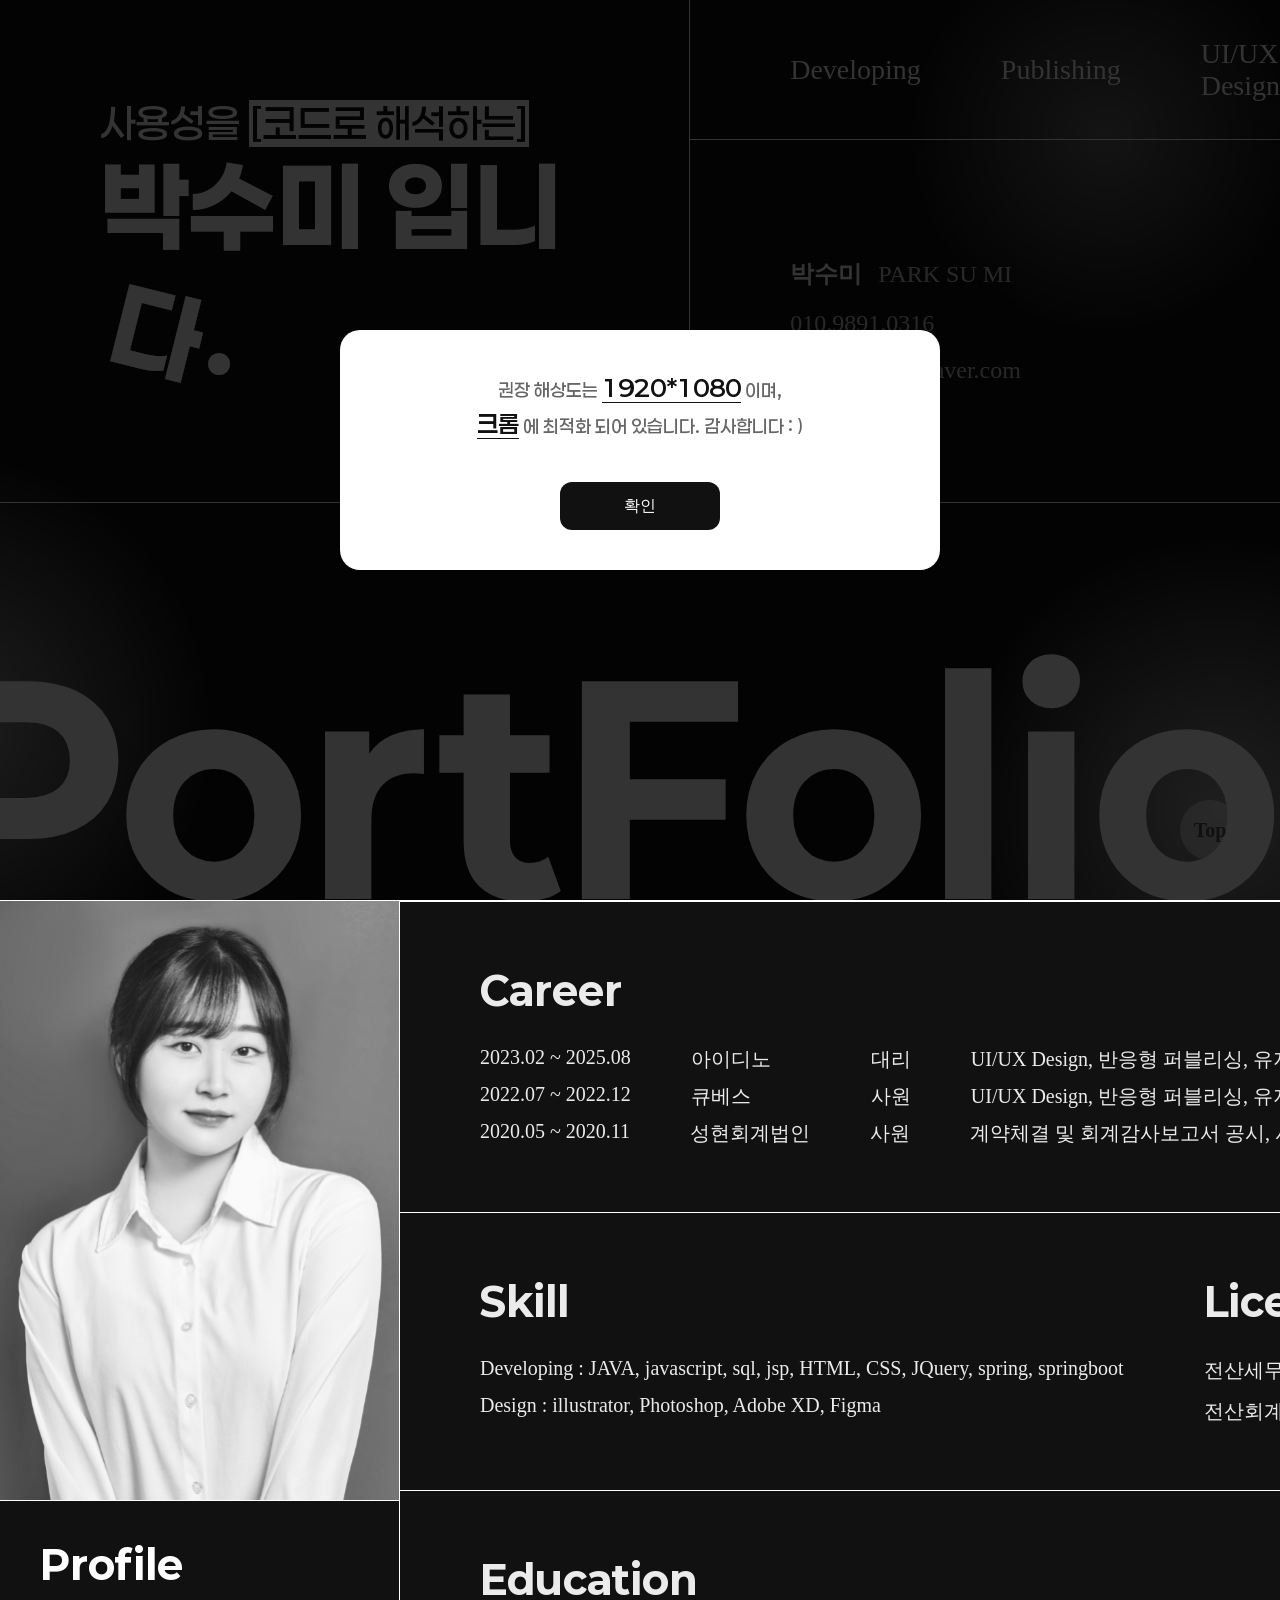
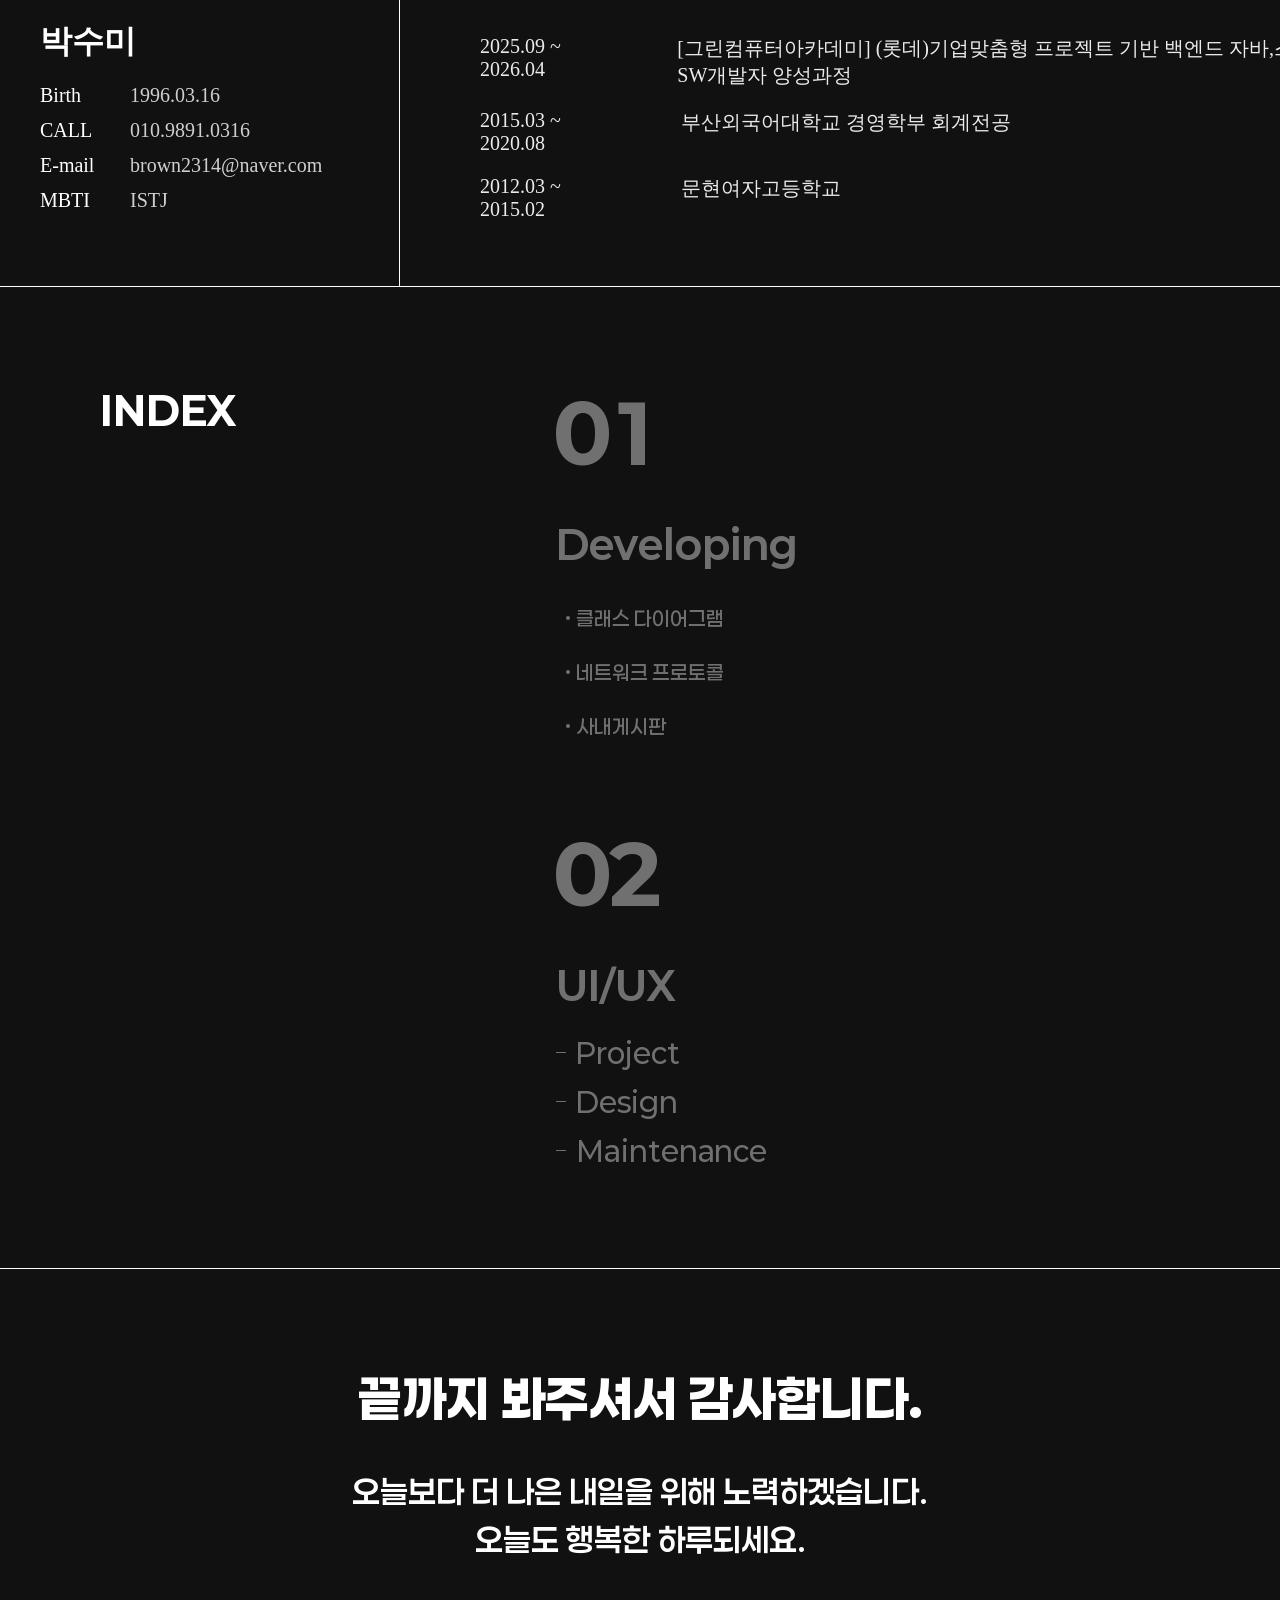
==== index.html @ fa42ebe5 "Update index.html" ====
<!doctype html>
<html lang="ko">
  <head>
    <meta charset="UTF-8" />
    <meta name="viewport" content="width=device-width, initial-scale=1.0" />

    <link rel="stylesheet" href="./css/style.css" />
    <link rel="icon" href="./img/icon_img.png" />
    <script src="https://code.jquery.com/jquery-3.6.3.js" integrity="sha256-nQLuAZGRRcILA+6dMBOvcRh5Pe310sBpanc6+QBmyVM=" crossorigin="anonymous"></script>
    <title>박수미 포트폴리오</title>
  </head>
  <body id="top">
    <div class="popup_bg" id="mainPopup">
      <div class="popup flex flex-column align-center gap40">
        <div class="txt">
          <p>
            권장 해상도는 <span>1920*1080</span> 이며, <br />
            <span>크롬</span> 에 최적화 되어 있습니다. 감사합니다 : )
          </p>
        </div>
        <div class="btn" id="closeBtn">확인</div>
      </div>
    </div>
    <div class="fixPage">
      <div class="intro flex">
        <div class="slogan">
          <div class="top">
            <p>사용성을 <span>[코드로 해석하는]</span></p>
          </div>
          <div class="bottom">
            <p>박수미 입니<img src="./img/da.png" alt="다." class="name-img" /></p>
          </div>
        </div>
        <div class="info flex flex-column">
          <div class="top flex align-center gap80">
            <p>Developing</p>
            <p>Publishing</p>
            <p>UI/UX Design</p>
          </div>
          <div class="bottom flex align-center">
            <ul class="flex flex-column gap20">
              <li><strong>박수미</strong> PARK SU MI</li>
              <li>010.9891.0316</li>
              <li>brown2314@naver.com</li>
            </ul>
          </div>
        </div>
      </div>
    </div>
    <div class="scrollContents">
      <div class="aboutMe flex">
        <div class="profile flex flex-column">
          <img src="img/profile.png" alt="박수미" />
          <div class="pro-txt">
            <p class="title">Profile</p>
            <div class="info">
              <p class="name">박수미</p>
              <ul>
                <li class="flex">
                  <p class="s-tit">Birth</p>
                  <p class="txt">1996.03.16</p>
                </li>
                <li class="flex">
                  <p class="s-tit">CALL</p>
                  <p class="txt">010.9891.0316</p>
                </li>
                <li class="flex">
                  <p class="s-tit">E-mail</p>
                  <a href="mailto:brown2314@naver.com" class="txt" target="_blank" title="메일보내기">brown2314@naver.com</a>
                </li>
                <li class="flex">
                  <p class="s-tit">MBTI</p>
                  <p class="txt">ISTJ</p>
                </li>
              </ul>
            </div>
          </div>
        </div>
        <div class="job-info">
          <div class="career-box">
            <p class="title">Career</p>
            <ul class="career-list flex flex-column gap10">
              <li>
                <ul class="career-con flex gap60">
                  <li class="date">2023.02 ~ 2025.08</li>
                  <li class="business">아이디노</li>
                  <li class="role">대리</li>
                  <li class="work">UI/UX Design, 반응형 퍼블리싱, 유지보수, 웹접근성 심사작업</li>
                </ul>
              </li>
              <li>
                <ul class="career-con flex gap60">
                  <li class="date">2022.07 ~ 2022.12</li>
                  <li class="business">큐베스</li>
                  <li class="role">사원</li>
                  <li class="work">UI/UX Design, 반응형 퍼블리싱, 유지보수, cafe24</li>
                </ul>
              </li>
              <li>
                <ul class="career-con flex gap60">
                  <li class="date">2020.05 ~ 2020.11</li>
                  <li class="business">성현회계법인</li>
                  <li class="role">사원</li>
                  <li class="work">계약체결 및 회계감사보고서 공시, 사무보조</li>
                </ul>
              </li>
            </ul>
          </div>
          <div class="career-box flex gap80">
            <div class="skill">
              <p class="title">Skill</p>
              <p>Developing : JAVA, javascript, sql, jsp, HTML, CSS, JQuery, spring, springboot</p>
              <p>Design : illustrator, Photoshop, Adobe XD, Figma</p>
            </div>
            <div class="skill">
              <p class="title">License</p>
              <p>전산세무 2급</p>
              <p>전산회계 2급</p>
            </div>
          </div>
          <div class="career-box">
            <p class="title">Education</p>
            <ul class="career-list flex flex-column gap20">
              <li>
                <ul class="career-con flex gap60">
                  <li class="date">2025.09 ~ 2026.04</li>
                  <li class="edu">[그린컴퓨터아카데미] (롯데)기업맞춤형 프로젝트 기반 백엔드 자바,스프링 웹 SW개발자 양성과정</li>
                  <li class="work">훈련중</li>
                </ul>
              </li>
              <li>
                <ul class="career-con flex gap60">
                  <li class="date">2015.03 ~ 2020.08</li>
                  <li class="edu">부산외국어대학교 경영학부 회계전공</li>
                  <li class="work">졸업</li>
                </ul>
              </li>
              <li>
                <ul class="career-con flex gap60">
                  <li class="date">2012.03 ~ 2015.02</li>
                  <li class="edu">문현여자고등학교</li>
                  <li class="work">졸업</li>
                </ul>
              </li>
            </ul>
          </div>
        </div>
      </div>
      <div class="index flex">
        <p class="title">INDEX</p>
        <div class="link-wrap flex flex-column">
          <div class="index-link">
            <p class="no">01</p>
            <p class="s-title">Developing</p>
            <div class="tab-wrap">
              <div class="tab-item">
                <div class="tab-tit">클래스 다이어그램</div>
                <div class="tab-content">
                  <div class="tab-inner">
                    <ul class="dev-list">
                      <li class="flex">
                        <div class="tit">프로젝트명</div>
                        <div class="con">질럿(Zealot)</div>
                      </li>
                      <li class="flex">
                        <div class="tit">주제</div>
                        <div class="con">스타크래프트 질럿, 뮤탈, 메딕을 활용한 클래스 다이어그램 실습</div>
                      </li>
                      <li class="flex">
                        <div class="tit">기능</div>
                        <div class="con">
                          <ul class="list-style01">
                            <li>
                              인터페이스 <span>공격 대상 타입에 따라 공격 가능 여부 분류</span>
                              <ul class="list-style02 mt-8">
                                <li>공중 공격 가능, 지상 공격 가능으로 분류</li>
                              </ul>
                            </li>
                            <li>
                              인터페이스 <span>체력 회복 분류</span>
                              <ul class="list-style02 mt-8">
                                <li>체력 회복 가능 정의</li>
                              </ul>
                            </li>
                            <li>
                              공격의 행위를 정의
                              <ul class="list-style02 mt-8">
                                <li>공격 데미지, 공격 횟수, 공격의 반복 주기 정의</li>
                              </ul>
                            </li>
                            <li>위치를 x축, y축, z축으로 분리</li>
                            <li>
                              추상 클래스 - 유닛
                              <ul class="list-style02 mt-8">
                                <li>위치, 최대 체력, 현재 체력, 이동 속도, 사거리, 크기, 방어, 종족, 공격 가능 여부를 정의</li>
                              </ul>
                            </li>
                            <li>
                              추상 클래스 - 공중 유닛, 지상 유닛
                              <ul class="list-style02 mt-8">
                                <li>이동, 현재위치와 클릭 지점을 왕복하는 행위 정의</li>
                              </ul>
                            </li>
                            <li>
                              뮤탈
                              <ul class="list-style02 mt-8">
                                <li>체력 회복 가능</li>
                              </ul>
                            </li>
                            <li>
                              질럿
                              <ul class="list-style02 mt-8">
                                <li>쉴드 보유</li>
                              </ul>
                            </li>
                            <li>
                              메딕
                              <ul class="list-style02 mt-8">
                                <li>마나 사용</li>
                              </ul>
                            </li>
                            <li>
                              쉴드
                              <ul class="list-style02 mt-8">
                                <li>최대 방어력, 현재 방어력, 쉴드 + 방어력 정의</li>
                              </ul>
                            </li>
                            <li>
                              마나
                              <ul class="list-style02 mt-8">
                                <li>현재 마력, 최대 마력 정의</li>
                              </ul>
                            </li>
                          </ul>
                        </div>
                      </li>
                      <li class="flex">
                        <div class="tit">클래스 다이어그램</div>
                        <div class="con">
                          <a href="img/diagram.jpg" target="_blank" title="새창열림">
                            <img src="img/diagram.jpg" alt="클래스 다이어그램" />
                          </a>
                        </div>
                      </li>
                    </ul>
                  </div>
                </div>
              </div>

              <div class="tab-item">
                <div class="tab-tit">네트워크 프로토콜</div>
                <div class="tab-content">
                  <div class="tab-inner">
                    <ul class="dev-list">
                      <li class="flex">
                        <div class="tit">프로젝트명</div>
                        <div class="con">종두ON</div>
                      </li>
                      <li class="flex">
                        <div class="tit">주제</div>
                        <div class="con">(팀 프로젝트) 네트워크 프로토콜을 이용한 채팅 시스템 설계 및 UI구현</div>
                      </li>
                      <li class="flex">
                        <div class="tit">바로보기</div>
                        <div class="con flex gap10">
                          <a href="./img/protocol.png" target="_blank" title="새창열림" class="link-btn01">프로토콜 보러가기</a>
                          <a href="./file/protocol.pdf" target="_blank" title="새창열림" class="link-btn01">UI 보러가기</a>
                        </div>
                      </li>
                      <li class="flex">
                        <div class="tit">기능</div>
                        <div class="con">
                          <ul class="list-style01">
                            <li>
                              입장
                              <ul class="list-style02 mt-8">
                                <li>닉네임을 입력하여 접속, 한 글자 이상 입력</li>
                                <li>공백 불가능, 중복 불가능</li>
                              </ul>
                            </li>
                            <li>
                              대기열 입장
                              <ul class="list-style02 mt-8">
                                <li>대기열 대기 인원과 채팅 가능</li>
                                <li>대기열 대기 인원에게 귓속말 가능</li>
                                <li>생성된 채팅방이 있을 경우 입장 가능</li>
                                <li>방 생성 가능</li>
                                <li>로그아웃 가능</li>
                              </ul>
                            </li>
                            <li>
                              채팅방 만들기
                              <ul class="list-style02 mt-8">
                                <li>방 제목, 인원수, 비밀번호 설정 가능</li>
                              </ul>
                            </li>
                            <li>
                              채팅방 입장
                              <ul class="list-style02 mt-8">
                                <li>채팅방 참가 인원들과 채팅 가능</li>
                                <li>방 나가기 가능</li>
                                <li>방장일 경우 방 정보 수정 가능</li>
                              </ul>
                            </li>
                            <li>
                              방 정보 수정
                              <ul class="list-style02 mt-8">
                                <li>방 제목, 인원수, 비밀번호 설정 수정 가능</li>
                                <li>수정 중 취소 가능</li>
                                <li>현재 방 삭제 가능</li>
                                <li>수정 완료 시 채팅방에 안내 문구 표시</li>
                              </ul>
                            </li>
                            <li>
                              채팅방에 대기열 인원 초대 기능
                              <ul class="list-style02 mt-8">
                                <li>대기열 인원 초대 가능</li>
                                <li>초대 완료한 경우 안내 메시지 표시</li>
                              </ul>
                            </li>
                            <li>
                              채팅방 인원이 초과한 경우
                              <ul class="list-style02 mt-8">
                                <li>입장 불가. 안내 팝업 노출</li>
                              </ul>
                            </li>
                            <li>
                              암호가 등록된 채팅방
                              <ul class="list-style02 mt-8">
                                <li>채팅방 클릭 시 암호 입력 팝업 노출</li>
                                <li>암호가 일치할 시 채팅방 입장. 불일치 시 안내 문구와 함께 입장 불가</li>
                              </ul>
                            </li>
                            <li>
                              초대받았을 때
                              <ul class="list-style02 mt-8">
                                <li>초대받았을 시 안내 팝업이 뜨며 수락 및 거절 가능</li>
                              </ul>
                            </li>
                            <li>
                              방장일 경우
                              <ul class="list-style02 mt-8">
                                <li>본인을 제외한 인원에게 방장 위임, 강퇴 가능</li>
                              </ul>
                            </li>
                          </ul>
                        </div>
                      </li>
                      <li class="flex">
                        <div class="tit">담당기능</div>
                        <div class="con">
                          <ul class="list-style01">
                            <li>
                              서버 기능 정의
                              <ul class="list-style02 mt-8">
                                <li>
                                  서버 대기열 입장 시 닉네임 설정<br />
                                  (중복 방지, 로비 화면 전환, 대기실 대기열 인원 갱신)
                                </li>
                                <li>
                                  방 생성 후 생성된 방 입장<br />
                                  (방 제목 중복 확인, 생성 완료 메시지 출력, 대기열 대기 인원 갱신, 채팅방 목록 갱신)
                                </li>
                                <li>
                                  채팅방 입장<br />
                                  (인원수 카운트, 입장 시 화면 전환, 인원 목록 갱신과 메시지 출력)
                                </li>
                              </ul>
                            </li>
                            <li>
                              UI구현
                              <ul class="list-style02 mt-8">
                                <li>ppt로 데이터의 흐름을 파악하여 화면 구성과 전환 설계</li>
                              </ul>
                            </li>
                          </ul>
                        </div>
                      </li>
                    </ul>
                  </div>
                </div>
              </div>

              <div class="tab-item">
                <div class="tab-tit">사내게시판</div>
                <div class="tab-content">
                  <div class="tab-inner">
                    <ul class="dev-list">
                      <li class="flex">
                        <div class="tit">프로젝트명</div>
                        <div class="con">두슬라 (Doosla)</div>
                      </li>
                      <li class="flex">
                        <div class="tit">주제</div>
                        <div class="con">(팀 프로젝트) 자바,스프링 활용 롯데정보통신 사내 커뮤니티 게시판 사이트 개발</div>
                      </li>
                      <li class="flex">
                        <div class="tit">환경</div>
                        <div class="con">JDK17.0.13 버전, Springboot, MySQL</div>
                      </li>
                      <li class="flex">
                        <div class="tit">결과보고서</div>
                        <div class="con flex gap10">
                          <a href="./file/doosla.pdf" target="_blank" title="새창열림" class="link-btn01">PDF 결과보고서 보러가기</a>
                          <a href="https://www.notion.so/2b63ad2be43a82f3a48081f9a0c6aecd?source=copy_link" target="_blank" title="새창열림" class="link-btn01">노션 결과보고서 보러가기</a>
                        </div>
                      </li>
                      <li class="flex">
                        <div class="tit">깃허브</div>
                        <div class="con flex gap10">
                          <a href="https://github.com/arvarta/2026_doosla_client" target="_blank" title="새창열림" class="link-btn01">client</a>
                          <a href="https://github.com/arvarta/2026_doosla_api_server" target="_blank" title="새창열림" class="link-btn01">api-server</a>
                        </div>
                      </li>
                      <li class="flex">
                        <div class="tit">시연영상</div>
                        <div class="con">
                          <a href="https://www.youtube.com/watch?v=VjWpJs5OUwk" target="_blank" title="새창열림" class="link-btn01">Youtube로 이동하기</a>
                        </div>
                      </li>
                      <li class="flex">
                        <div class="tit">기능</div>
                        <div class="con">
                          <ul class="list-style01">
                            <li>
                              로그인/회원가입
                              <ul class="list-style02 mt-8">
                                <li>최초사용자는 관리자에게 허가신청을 전송</li>
                                <li>ID, 사번, 비밀번호, 닉네임을 입력하여 허가신청. ID,닉네임은 중복검사 진행</li>
                                <li>허가된 사용자는 회원가입 시 작성한 아이디와 패스워드로 로그인 가능</li>
                              </ul>
                            </li>
                            <li>
                              통합검색
                              <ul class="list-style02 mt-8">
                                <li>문의 게시판을 제외한 모든 게시판을 통합하여 검색이 가능함</li>
                              </ul>
                            </li>
                            <li>
                              게시판
                              <ul class="list-style02 mt-8">
                                <li>게시판 내에서 제목, 작성자, 내용으로 검색가능</li>
                                <li>공지글 상단 고정 가능(최대 5개), 첨부파일 여부 판단하여 목록에서 표시</li>
                              </ul>
                            </li>
                            <li>
                              게시글 작성/수정/삭제/추천/신고 기능
                              <ul class="list-style02 mt-8">
                                <li>텍스트 에디터 API 사용, 간단한 텍스트 편집, 이미지 첨부 가능</li>
                                <li>추천 및 신고 가능</li>
                              </ul>
                            </li>
                            <li>
                              파일 첨부 기능
                              <ul class="list-style02 mt-8">
                                <li>게시글 작성 시 문서, PDF, 이미지 등의 다양한 형태의 파일 첨부 가능</li>
                              </ul>
                            </li>
                            <li>
                              댓글 및 대댓글 기능
                              <ul class="list-style02 mt-8">
                                <li>댓글/대댓글 작성, 수정, 삭제, 신고 기능</li>
                              </ul>
                            </li>
                            <li>
                              게시판 생성 신청 기능
                              <ul class="list-style02 mt-8">
                                <li>사용자가 새로운 게시판 생성을 요청할 수 있는 신청 기능 제공</li>
                              </ul>
                            </li>
                            <li>
                              KAKAO Map API 연동
                              <ul class="list-style02 mt-8">
                                <li>게시글 작성 시 지도 기능 사용하여 위치 첨부 가능</li>
                              </ul>
                            </li>
                            <li>
                              알림 기능
                              <ul class="list-style02 mt-8">
                                <li>내가 작성한 글에 댓글이 달릴 경우, 내가 작성한 댓글에 답글이 달릴 경우, 문 의글에 답변이 달렸을 경우 팝업으로 알려줌</li>
                              </ul>
                            </li>
                            <li>
                              마이페이지
                              <ul class="list-style02 mt-8">
                                <li>회원 정보 수정, 문의내역, 내가 작성한 글, 내가 작성한 댓글 확인 가능</li>
                              </ul>
                            </li>
                            <li>
                              관리자
                              <ul class="list-style02 mt-8">
                                <li>허가신청 유저 승인/거부 가능. 특정 유저 사용 정지/정지해제 가능</li>
                                <li>게시판 생성/수정/삭제 가능. 특정 권한 게시판에 유저 추가 가능</li>
                                <li>게시글 상단 고정 및 해제 가능. 모든 게시글 삭제 가능</li>
                                <li>모든 문의 열람 가능. 답변 가능</li>
                                <li>삭제된 게시글, 댓글 검색/조회/열람 가능. 삭제된 게시글 복구 및 영구 삭제 가능</li>
                                <li>신고된 게시글, 댓글 검색/조회/열람 가능. 신고된 게시글 철회/삭제 가능</li>
                              </ul>
                            </li>
                          </ul>
                        </div>
                      </li>
                      <li class="flex">
                        <div class="tit">담당기능</div>
                        <div class="con">
                          <ul class="list-style01">
                            <li>
                              게시판 목록조회 및 페이징 구현
                              <ul class="list-style02 mt-8">
                                <li>게시판 목록 구성, 한 페이지에 10개씩 노출하여 페이징으로 이동하여 확 인 가능</li>
                                <li>현재 페이지 노출, 이전, 다음 페이지 이동 구현</li>
                              </ul>
                            </li>
                            <li>
                              게시글 CRUD 구현, 추천, 신고 기능 구현
                              <ul class="list-style02 mt-8">
                                <li>텍스트 에디터 API를 사용한 게시글 작성 기능 구현</li>
                                <li>다양한 형태의 파일 첨부 가능</li>
                                <li>추천 및 신고 가능</li>
                              </ul>
                            </li>
                            <li>
                              게시글 이전글, 다음글 이동 기능 구현
                              <ul class="list-style02 mt-8">
                                <li>게시글 상세보기 에서 이전글, 다음글 이동 가능</li>
                              </ul>
                            </li>
                            <li>
                              댓글 CRUD, 답글, 신고 기능 구현
                              <ul class="list-style02 mt-8">
                                <li>댓글, 답글 작성, 수정, 삭제 가능</li>
                                <li>댓글 신고 가능</li>
                              </ul>
                            </li>
                            <li>
                              관리자 신고관리 기능 구현
                              <ul class="list-style02 mt-8">
                                <li>신고된 게시글이나 댓글을 관리자 계정으로 확인 가능</li>
                                <li>검색, 조회, 열람 가능</li>
                                <li>신고된 게시글 목록 제외, 삭제 가능</li>
                              </ul>
                            </li>
                            <li>
                              UI/UX 설계 및 구현
                              <ul class="list-style02 mt-8">
                                <li>신고된 게시글이나 댓글을 관리자 계정으로 확인 가능</li>
                                <li>사이트 UI/UX 디자인 설계</li>
                                <li>HTML, CSS로 구현</li>
                              </ul>
                            </li>
                          </ul>
                        </div>
                      </li>
                    </ul>
                  </div>
                </div>
              </div>
            </div>
          </div>
          <a href="./design.html" class="index-link" target="_blank" title="새창열림">
            <p class="no">02</p>
            <p class="s-title">UI/UX</p>
            <ul class="work-list">
              <li>Project</li>
              <li>Design</li>
              <li>Maintenance</li>
            </ul>
          </a>
        </div>
      </div>

      <div class="ending">
        <div class="flex flex-column justy-center">
          <p class="end-txt">끝까지 봐주셔서 감사합니다.</p>
          <p class="sub-txt mt-40">오늘보다 더 나은 내일을 위해 노력하겠습니다. <br />오늘도 행복한 하루되세요.</p>
        </div>
      </div>

      <a href="#top" class="top-btn">Top</a>
    </div>

    <script>
      // 팝업
      const popup = document.getElementById("mainPopup");
      const closeBtn = document.getElementById("closeBtn");

      if (localStorage.getItem("hidePopup") === "true") {
        popup.style.display = "none";
      }

      closeBtn.addEventListener("click", () => {
        popup.style.display = "none";
        localStorage.setItem("hidePopup", "true");
      });

      // 탭 메뉴
      const tabHeaders = document.querySelectorAll(".tab-tit");

      tabHeaders.forEach((header) => {
        header.addEventListener("click", function () {
          const parent = this.parentElement;
          const content = parent.querySelector(".tab-content");

          const isActive = parent.classList.contains("active");

          if (!isActive) {
            parent.classList.add("active");
            this.classList.add("active");
            content.style.maxHeight = content.scrollHeight + "px";
          } else {
            parent.classList.remove("active");
            this.classList.remove("active");
            content.style.maxHeight = null;
          }
        });
      });
    </script>
  </body>
</html>
---- css/style.css ----
@import url("../font/Paperlogy/Paperlogy.css");
@import url("../font/pretendard/pretendard.css");

html {
  overflow-x: hidden;
  word-break: keep-all;
  background-color: #111;
  color: var(--main-color01);
  scroll-behavior: smooth;
}
.white-bg {
  background-color: #fff;
  color: #333;
}
.white-bg h1 {
  font-size: 40px;
}
* {
  padding: 0;
  margin: 0;
  box-sizing: border-box;
  font-size: 16px;
  font-weight: 500;
}
:root {
  --font-type01: "Pretendard";
  --font-type02: "Paperlogy";
  --main-color01: #fff;
  --gray-color01: #f8f8fb;
  --font-color01: #333;
  --font-color02: #666;
  --font-color03: #999;
}
img {
  text-align: center;
  vertical-align: middle;
}
ul,
ol,
dl {
  margin-top: 0;
  padding-left: 0;
  list-style: none;
}
a {
  font-family: var(--font-type01);
  text-decoration: none;
  color: #fff;
}
a:hover,
a:focus {
  color: var(--main-color01);
  transition: 0.3s all ease-in-out;
}
button {
  border: none;
  cursor: pointer;
  background-color: transparent;
}
a:focus,
button:focus,
input:focus,
textarea:focus,
select:focus {
  box-shadow: none;
  outline-style: dashed !important;
  outline-color: var(--main-color01);
  outline-width: 1px !important;
  outline-offset: 0 !important;
}

/*********************************margin*********************************/
.mt-8 {
  margin-top: 8px;
}
.mt-10 {
  margin-top: 10px;
}
.mt-12 {
  margin-top: 12px;
}
.mt-16 {
  margin-top: 16px;
}
.mt-20 {
  margin-top: 20px;
}
.mt-40 {
  margin-top: 40px;
}
.mt-60 {
  margin-top: 60px;
}
/*********************************flex*********************************/
.flex {
  display: flex;
}
.flex-wrap {
  flex-wrap: wrap;
}

.gap10 {
  gap: 10px;
}
.gap20 {
  gap: 20px;
}
.gap40 {
  gap: 40px;
}
.gap60 {
  gap: 60px;
}
.gap80 {
  gap: 80px;
}

.flex-column {
  flex-direction: column;
}
.align-center {
  align-items: center;
}
.justy-center {
  justify-content: center;
}
.justy-between {
  justify-content: space-between;
}
.flex-end {
  justify-content: space-between;
}

/*********************************popup*********************************/
.popup_bg {
  width: 100%;
  height: 100vh;
  position: fixed;
  top: 0;
  left: 0;
  background-color: rgba(0, 0, 0, 0.8);
  z-index: 9999;
}

.popup {
  width: 600px;
  height: auto;
  padding: 40px;
  border-radius: 20px;
  background-color: #fff;

  position: absolute;
  top: 50%;
  left: 50%;
  transform: translate(-50%, -50%);
}

.popup .txt p {
  font-family: var(--font-type02);
  font-size: 18px;
  text-align: center;
  line-height: 1.5;
  color: #666;
}

.popup .txt p span {
  font-size: 24px;
  font-weight: 600;
  border-bottom: 1px solid #111;
  color: #111;
}

.popup .btn {
  width: 160px;
  height: 48px;
  border-radius: 12px;
  background-color: #111;
  color: #fff;
  border: 2px solid transparent;
  text-align: center;
  line-height: 44px;

  cursor: pointer;
  transition: 0.3s;
}

.popup .btn:hover {
  background-color: #fff;
  border: 2px solid #111;
  color: #111;
}

/*********************************list*********************************/
.list-style01 > li {
  font-family: var(--font-type01);
  font-size: 18px;
  position: relative;
  padding-left: 12px;
}
.list-style01 > li::before {
  content: "";
  display: block;
  width: 4px;
  height: 4px;
  border-radius: 2px;
  background-color: #fff;
  position: absolute;
  top: 9px;
  left: 0;
}
.list-style01 > li + li {
  margin-top: 16px;
}
.list-style01 > li span {
  opacity: 0.7;
  margin-left: 8px;
}

.list-style02 > li {
  position: relative;
  padding-left: 12px;
  color: #b3b3b3;
}
.list-style02 > li::before {
  content: "";
  display: block;
  width: 6px;
  height: 1px;
  background-color: #b3b3b3;
  position: absolute;
  top: 10px;
  left: 0;
}
.list-style02 > li + li {
  margin-top: 8px;
}
/*********************************intro*********************************/
.fixPage {
  position: fixed;
  width: 100%;
  height: 100vh;
  overflow-y: hidden;
  background-image: url(../img/bg.png);
  background-position: top -60px right -210px;
  background-repeat: no-repeat;
  z-index: -1;
}
.fixPage::before {
  content: "PortFolio";
  display: block;
  font-family: var(--font-type02);
  font-size: 280px;
  font-weight: 800;
  color: #fff;
  position: absolute;
  bottom: -55px;
  right: 0;
}

.intro {
  width: 100%;
  border-bottom: 1px solid #fff;
}
.intro .slogan {
  padding: 100px;
  border-right: 1px solid #fff;
}

.name-img {
  transform-origin: 50% 0%;
  animation-name: shake;
  animation-duration: 3s;
  animation-iteration-count: infinite;
  animation-delay: 0.5s;
}
@keyframes shake {
  0% {
    transform: rotate(0deg);
  }
  15% {
    transform: rotate(30deg);
  }
  35% {
    transform: rotate(-30deg);
  }
  50% {
    transform: rotate(10deg);
  }
  65% {
    transform: rotate(-10deg);
  }
  80% {
    transform: rotate(0deg);
  }
  100% {
    transform: rotate(0deg);
  }
}
.intro .slogan .top p,
.intro .slogan .top span {
  font-size: 40px;
  font-family: var(--font-type02);
}
.intro .slogan .top span {
  background-color: #fff;
  color: #111;
}
.intro .slogan .bottom p {
  font-family: var(--font-type02);
  font-size: 100px;
  font-weight: 800;
}
.intro .info {
  flex: 1;
}
.intro .info .top {
  padding: 0 0 0 100px;
  height: 140px;
  border-bottom: 1px solid #fff;
}
.intro .info .top p {
  font-family: var(--font-type01);
  font-size: 28px;
}
.intro .info .bottom {
  height: calc(100% - 140px);
  padding: 0 100px;
}
.intro .info .bottom li {
  font-family: var(--font-type01);
  font-size: 24px;
  font-weight: 400;
  color: #c9c9c9;
}
.intro .info .bottom li strong {
  font-family: var(--font-type01);
  font-size: 24px;
  font-weight: 700;
  margin-right: 10px;
  color: #fff;
}

/**************************scrollContents**************************/
.scrollContents {
  width: 100%;
  background-color: #111;
  position: absolute;
  top: 100%;
}
.scrollContents .aboutMe {
  border-bottom: 1px solid #fff;
}
.scrollContents .aboutMe .profile {
  width: 400px;
  border-top: 1px solid #fff;
  border-right: 1px solid #fff;
}
.scrollContents .aboutMe .profile .pro-txt {
  padding: 40px;
  border-top: 1px solid #fff;
}
.aboutMe .title {
  font-family: var(--font-type02);
  font-weight: 800;
  font-size: 40px;
  margin-bottom: 32px;
}
.aboutMe .profile .info .name {
  font-size: 32px;
  font-weight: 700;
  margin-bottom: 20px;
}
.aboutMe .profile .info ul li + li {
  margin-top: 12px;
}
.aboutMe .profile .info ul li .s-tit {
  width: 70px;
  font-weight: 400;
  margin-right: 20px;
}
.aboutMe .profile .info ul li p,
.aboutMe .profile .info ul li a {
  font-size: 20px;
  font-weight: 300;
}
.aboutMe .profile .info ul li .txt {
  opacity: 0.8;
}

.job-info {
  border-top: 1px solid #fff;
  flex: 1;
}
.career-box {
  padding: 65px 80px;
  border-top: 1px solid #fff;
}
.career-box p {
  font-size: 20px;
  font-weight: 300;
  color: #ebebeb;
}
.career-box .career-list li {
  font-size: 20px;
  font-weight: 300;
  color: #ebebeb;
}
.career-box .career-list li.edu {
  width: 810px;
}
.career-box .career-list .business {
  width: 120px;
}

.career-box .skill p:last-child {
  margin-top: 14px;
}

.index {
  padding: 100px;
  border-bottom: 1px solid #fff;
}
.index .index-link {
  opacity: 0.4;
}
.index .title {
  font-family: var(--font-type02);
  font-weight: 800;
  font-size: 40px;
}
.index .link-wrap {
  width: 100%;
  margin-left: 320px;
  font-family: var(--font-type02);
  gap: 80px;
}
.index-link .no {
  font-family: var(--font-type02);
  font-size: 80px;
  font-weight: 800;
  margin-bottom: 40px;
}
.index-link .s-title {
  font-family: var(--font-type02);
  font-weight: 700;
  font-size: 40px;
  margin-bottom: 28px;
}
.index-link .work-list > li {
  font-family: var(--font-type02);
  font-size: 28px;
  padding-left: 20px;
  position: relative;
}
.index-link .work-list > li::before {
  content: "";
  display: block;
  width: 10px;
  height: 1px;
  background-color: #fff;
  position: absolute;
  top: 15px;
  left: 0;
}
.index-link .work-list > li + li {
  margin-top: 16px;
}
.index-link:hover,
.index-link:focus {
  opacity: 1;
}

/**************************탭메뉴**************************/
.tab-wrap {
  overflow: hidden;
}
.tab-item + .tab-item {
  margin-top: 10px;
}
.tab-tit {
  width: fit-content;
  padding: 10px 20px;
  font-size: 20px;
  cursor: pointer;
  overflow: hidden;
  position: relative;
  z-index: 1;
}
.tab-tit::before {
  content: "";
  display: block;
  width: 4px;
  height: 4px;
  border-radius: 2px;
  background-color: #fff;
  position: absolute;
  top: 50%;
  left: 10px;
  transform: translateY(-50%);
}
.tab-tit::after {
  content: "";
  display: block;
  width: 100%;
  height: 100%;
  padding: 4px 10px;
  background-color: #fff;
  position: absolute;
  top: 0;
  left: calc(-100% - 20px);
  transition: 0.5s;
  z-index: -1;
}
.tab-tit.active,
.tab-tit:hover {
  color: #111;
}
.tab-tit:hover::before,
.tab-tit.active::before {
  background-color: #111;
}
.tab-tit.active::after,
.tab-tit:hover::after {
  left: 0;
}
.tab-content {
  max-height: 0;
  overflow: hidden;
  transition: 0.5s;
}
.tab-inner {
  padding: 20px;
}
/* 탭 활성화 */
.tab-content .dev-list > li {
  font-family: var(--font-type01);
  padding: 20px 10px;
  border-bottom: 1px solid #fff;
}
.tab-content .dev-list > li > div {
  font-size: 20px;
}
.tab-content .dev-list > li .tit {
  min-width: 160px;
}
.link-btn01 {
  display: flex;
  width: fit-content;
  padding: 12px;
  border: 1px solid #fff;
  color: #fff;
  transition: 0.3s;
}
.link-btn01:hover {
  background-color: #fff;
  color: #111;
  font-weight: 700;
  border: 1px solid #fff;
}
.link-btn02 {
  width: fit-content;
  border-bottom: 1px solid #fff;
  padding: 10px;
}
.link-btn02 p {
  font-size: 16px;
}

/**************************ending**************************/
.ending {
  padding: 100px;
}
.ending p {
  text-align: center;
}
.ending p.end-txt {
  font-family: var(--font-type02);
  font-weight: 800;
  font-size: 50px;
}
.ending p.sub-txt {
  font-family: var(--font-type02);
  font-weight: 600;
  font-size: 32px;
  line-height: 1.5;
}

/**************************top btn**************************/
.top-btn {
  width: 60px;
  height: 60px;
  border-radius: 30px;
  position: fixed;
  bottom: 40px;
  right: 40px;
  background-color: #fff;
  color: #111;
  font-size: 20px;
  font-weight: 600;
  text-align: center;
  line-height: 60px;
  opacity: 0.5;
}
.top-btn:hover {
  opacity: 1;
  color: #111;
}

/**************************design**************************/
.design .left-menu {
  width: 400px;
  padding: 40px;
  border-right: 1px solid #fff;
  height: 100vh;
  overflow: hidden;
}
.design .left-menu .title {
  font-family: var(--font-type02);
  font-size: 60px;
  font-weight: 900;
  margin-bottom: 80px;
}
.design .left-menu .ui-menu li {
  padding: 10px 0;
  font-family: var(--font-type02);
  font-weight: 600;
  font-size: 24px;
  cursor: pointer;
  position: relative;
  overflow: hidden;
}
.design .left-menu .ui-menu li::before {
  content: "";
  display: inline-block;
  width: 100%;
  height: 1px;
  background-color: #fff;
  position: absolute;
  bottom: 0;
  left: -100%;
  transition: 0.3s;
}
.design .left-menu .ui-menu li:hover::before {
  left: 0;
}
.design .left-menu .ui-menu li + li {
  margin-top: 20px;
}
.design .left-menu .ui-menu li.active::before {
  left: 0;
}

.design .content {
  width: calc(100% - 400px);
  height: 100vh;
  overflow-y: auto;
}
.design .content > div {
  display: none;
}
.design .content > div.active {
  display: block;
}
.design .content .project {
  width: calc(100% / 3);
  overflow: hidden;
  position: relative;
  border-right: 1px solid #fff;
  border-bottom: 1px solid #fff;
}
.design .content .project .inner .img img {
  width: 100%;
}
.design .content .project .inner p {
  padding: 10px;
  font-family: var(--font-type02);
  font-size: 20px;
  font-weight: 600;
  text-align: center;
}
.design .content .project:hover .shadow-box {
  bottom: 0;
}
.design .content .project .shadow-box {
  width: 100%;
  height: 100%;
  padding: 80px 60px;
  background-color: rgba(0, 0, 0, 0.9);
  position: absolute;
  bottom: -100%;
  left: 0;
  transition: 0.3s;
}
.design .content .project .shadow-box .site-tit {
  font-size: 22px;
  font-weight: 700;
}
.design .content .project .shadow-box p,
.design .content .project .shadow-box li {
  font-family: var(--font-type01);
  font-size: 20px;
  color: #fff;
}
.design .content .project .shadow-box .list-style01 li + li {
  margin-top: 8px;
}
.design .content .project .shadow-box .list-style01 li {
  opacity: 0.7;
  font-size: 18px;
}

.design .content .tab-con02,
.design .content .tab-con03 {
  padding: 60px;
}
.design .content .info {
  width: fit-content;
  background-color: #fff;
}
.design .content .info > p {
  padding: 10px;
  font-family: var(--font-type02);
  font-size: 20px;
  font-weight: 700;
  color: #111;
}
.design .content .design-link {
  width: calc((100% / 4) - 40px);
  height: 60px;
  padding: 0 10px;
  border: 1px solid #fff;
  position: relative;
}
.design .content .design-link p {
  font-family: var(--font-type02);
  font-weight: 600;
  font-size: 20px;
}
.design .content .design-link .icon {
  width: 60px;
  height: 60px;
  background-color: #111;
  border: 1px solid #fff;
  position: absolute;
  top: 0;
  right: 0;
  transition: 0.5s;
}
.design .content .design-link:hover .icon {
  top: -20px;
  right: -20px;
}
.design .content .design-link > p > span {
  font-size: 14px;
  opacity: 0.8;
}
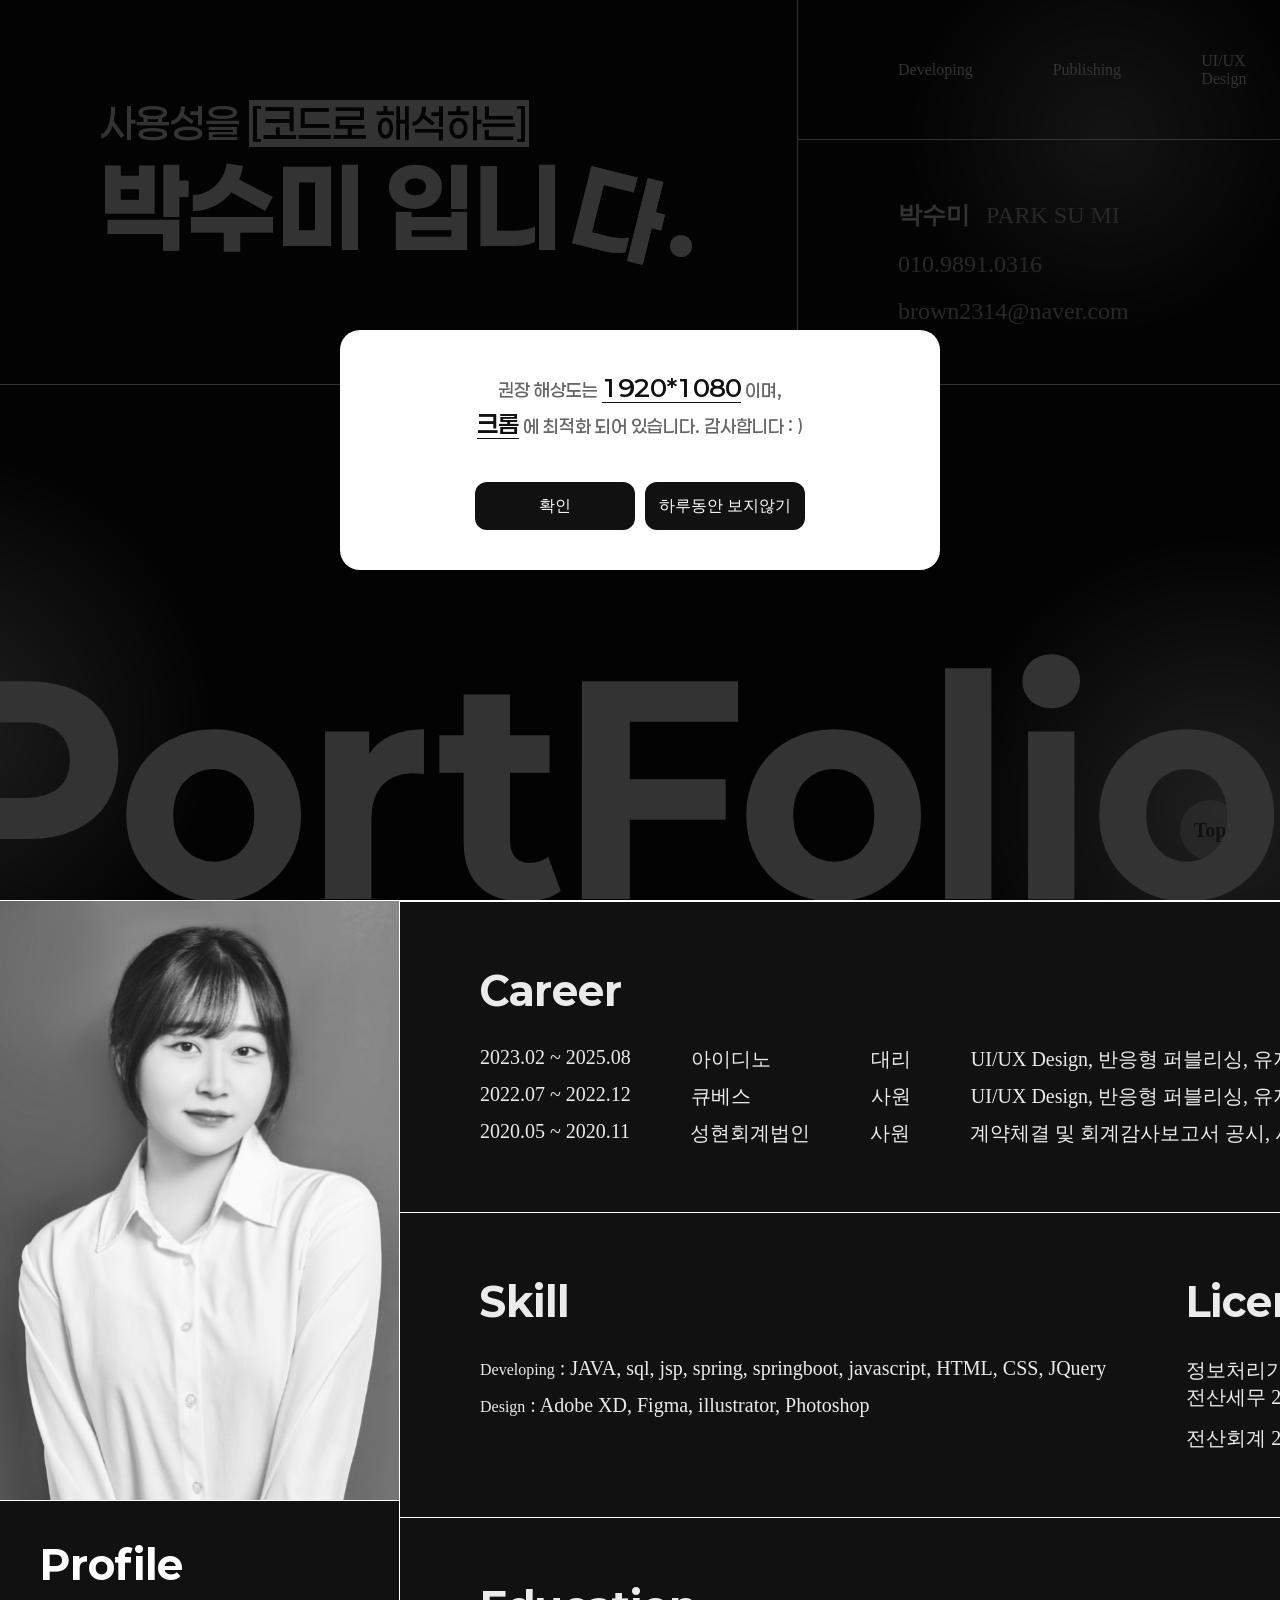
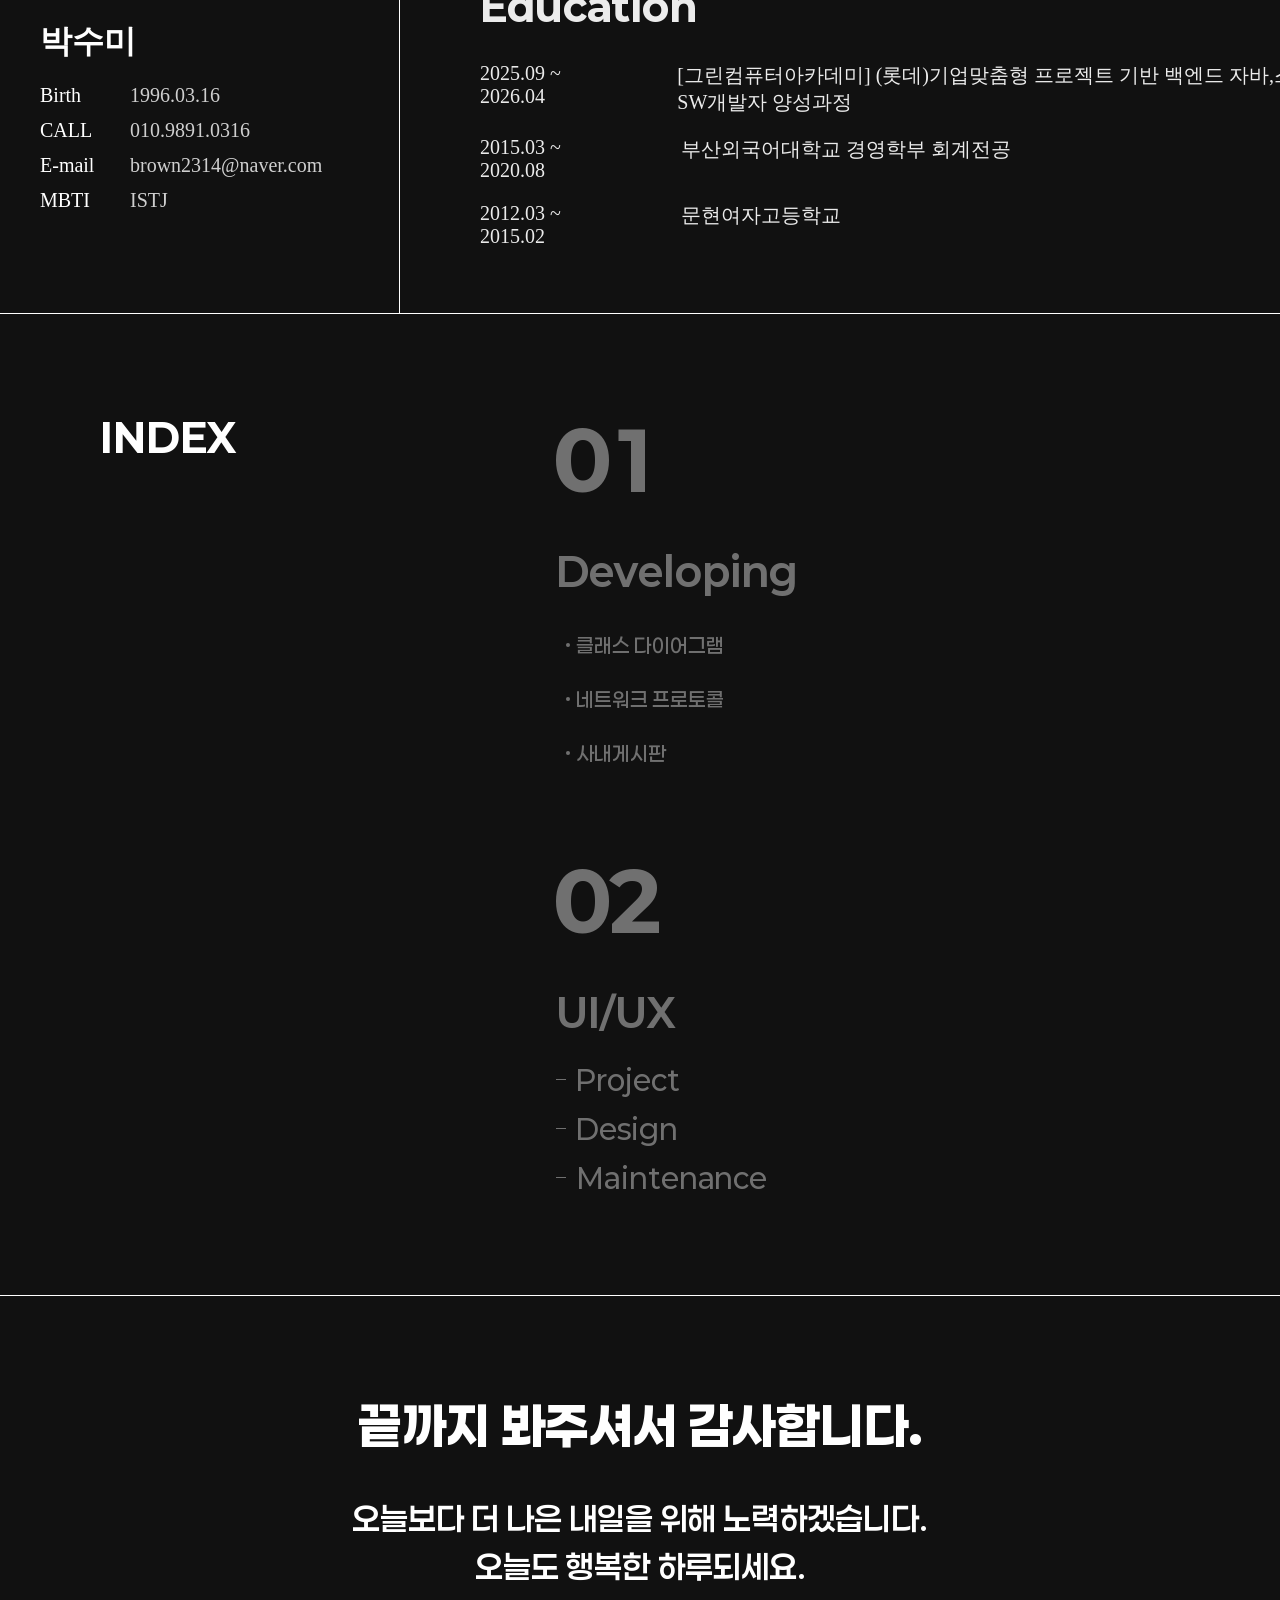
==== commit 58fdb9c3: "Add files via upload" ====
--- a/index.html
+++ b/index.html
@@ -18,7 +18,10 @@
             <span>크롬</span> 에 최적화 되어 있습니다. 감사합니다 : )
           </p>
         </div>
-        <div class="btn" id="closeBtn">확인</div>
+        <div class="flex gap10">
+          <div class="btn" id="closeBtn">확인</div>
+          <div class="btn" id="hideTodayBtn">하루동안 보지않기</div>
+        </div>
       </div>
     </div>
     <div class="fixPage">
@@ -33,9 +36,9 @@
         </div>
         <div class="info flex flex-column">
           <div class="top flex align-center gap80">
-            <p>Developing</p>
-            <p>Publishing</p>
-            <p>UI/UX Design</p>
+            <a href="#developing">Developing</a>
+            <a href="./design.html" target="_blank" title="새창열림">Publishing</a>
+            <a href="./design.html" target="_blank" title="새창열림">UI/UX Design</a>
           </div>
           <div class="bottom flex align-center">
             <ul class="flex flex-column gap20">
@@ -109,11 +112,12 @@
           <div class="career-box flex gap80">
             <div class="skill">
               <p class="title">Skill</p>
-              <p>Developing : JAVA, javascript, sql, jsp, HTML, CSS, JQuery, spring, springboot</p>
-              <p>Design : illustrator, Photoshop, Adobe XD, Figma</p>
+              <p><span class="bold">Developing</span> : JAVA, sql, jsp, spring, springboot, javascript, HTML, CSS, JQuery</p>
+              <p><span class="bold">Design</span> : Adobe XD, Figma, illustrator, Photoshop</p>
             </div>
             <div class="skill">
               <p class="title">License</p>
+              <p>정보처리기사 (4월 25일 실기 예정)</p>
               <p>전산세무 2급</p>
               <p>전산회계 2급</p>
             </div>
@@ -146,7 +150,7 @@
           </div>
         </div>
       </div>
-      <div class="index flex">
+      <div class="index flex" id="developing">
         <p class="title">INDEX</p>
         <div class="link-wrap flex flex-column">
           <div class="index-link">
@@ -237,8 +241,8 @@
                       <li class="flex">
                         <div class="tit">클래스 다이어그램</div>
                         <div class="con">
-                          <a href="img/diagram.jpg" target="_blank" title="새창열림">
-                            <img src="img/diagram.jpg" alt="클래스 다이어그램" />
+                          <a href="./img/diagram.jpg" target="_blank" title="새창열림">
+                            <img src="./img/diagram.jpg" alt="클래스 다이어그램" />
                           </a>
                         </div>
                       </li>
@@ -359,12 +363,18 @@
                                 </li>
                                 <li>
                                   방 생성 후 생성된 방 입장<br />
-                                  (방 제목 중복 확인, 생성 완료 메시지 출력, 대기열 대기 인원 갱신, 채팅방 목록 갱신)
+                                  (방 제목 중복 확인, 생성 완료 메시지 출력, 대기열 대기 인원 목록 갱신, 채팅방 목록 갱신)
                                 </li>
                                 <li>
                                   채팅방 입장<br />
-                                  (인원수 카운트, 입장 시 화면 전환, 인원 목록 갱신과 메시지 출력)
+                                  (대기실 대기인원 갱신, 입장 시 화면 전환, 채팅방 참여 인원 갱신, 입장 메세지 출력)
                                 </li>
+                              </ul>
+                            </li>
+                            <li>
+                              클라이언트 기능 정의
+                              <ul class="list-style02 mt-8">
+                                <li>서버의 대기열 입장, 방 생성 후 입장, 방의 정보를 수정한다.</li>
                               </ul>
                             </li>
                             <li>
@@ -503,48 +513,60 @@
                       <li class="flex">
                         <div class="tit">담당기능</div>
                         <div class="con">
-                          <ul class="list-style01">
+                          <p class="info-txt">
+                            RESTful을 사용하여 서버와 클라이언트를 분리하여 작업.
+                            <br />각 역할에 집중하여 독립적인 기능 개발과 수정 및 보완 가능
+                          </p>
+                          <ul class="mt-20">
+                            <li>1. 사용자의 입력을 받아 전달한다.</li>
+                            <li>2. 입력받은 값을 Proxy 서버로 전달한다.</li>
+                            <li>3. Proxy 서버에서 전달받은 값을 API서버로 전송하여 DB에 저장한다.</li>
+                            <li>4. DB에 저장된 값을 불러와 사용자 화면에 노출시킨다.</li>
+                          </ul>
+                          <ul class="list-style01 mt-40">
                             <li>
                               게시판 목록조회 및 페이징 구현
                               <ul class="list-style02 mt-8">
-                                <li>게시판 목록 구성, 한 페이지에 10개씩 노출하여 페이징으로 이동하여 확 인 가능</li>
-                                <li>현재 페이지 노출, 이전, 다음 페이지 이동 구현</li>
+                                <li>특정 게시판의 고유번호를 불러오고, 게시판 번호에 해당하는 게시글 전체 목록을 조회하여 게시판의 목록을 구성, 한 페이지에 10개씩 노출, 10개 이상일 경우 페이징으로 구성하고, 페이지를 이동하여 더 많은 게시글 확인 가능.</li>
+                                <li>현재 페이지 노출, 이전, 다음 페이지 이동 구현.</li>
                               </ul>
                             </li>
                             <li>
                               게시글 CRUD 구현, 추천, 신고 기능 구현
                               <ul class="list-style02 mt-8">
-                                <li>텍스트 에디터 API를 사용한 게시글 작성 기능 구현</li>
-                                <li>다양한 형태의 파일 첨부 가능</li>
-                                <li>추천 및 신고 가능</li>
+                                <li>텍스트 에디터 API를 사용한 게시글 작성 기능 구현. 작성이 완료된 게시글을 DB에 저장하여 필요시 조회하여 불러오기 가능.</li>
+                                <li>추천 및 신고 가능. 게시글 열람 시 로그인된 사용자의 해당 게시글 추천 여부와 신고 여부를 함께 조회. 추천의 경우 한 번 더 클릭 시 추천 취소, 신고의 경우 이미 신고한 게시글이라는 안내 문구를 alert 창에 출력.</li>
                               </ul>
                             </li>
                             <li>
                               게시글 이전글, 다음글 이동 기능 구현
                               <ul class="list-style02 mt-8">
-                                <li>게시글 상세보기 에서 이전글, 다음글 이동 가능</li>
+                                <li>해당 게시판의 DB에서 이전글 번호와 다음글 번호를 받아 조회하여 게시글 상세보기 화면에서 이전글, 다음글 이동 가능.</li>
                               </ul>
                             </li>
                             <li>
                               댓글 CRUD, 답글, 신고 기능 구현
                               <ul class="list-style02 mt-8">
-                                <li>댓글, 답글 작성, 수정, 삭제 가능</li>
+                                <li>
+                                  댓글, 답글 작성, 수정, 삭제 가능. UI에서 사용자의 입력과 동작을 전달받아 Proxy 서버로 전달하고 DB에 저장. 저장된 값을 불러와 사용자 화면에서 노출. 수정과 삭제의 경우 게시글 조회 시 로그인된 사용자의 정보를 같이 조회하여 게시글 작성자와 로그인 정보가 일치할 경우에만
+                                  화면에 노출.
+                                </li>
                                 <li>댓글 신고 가능</li>
                               </ul>
                             </li>
                             <li>
                               관리자 신고관리 기능 구현
                               <ul class="list-style02 mt-8">
-                                <li>신고된 게시글이나 댓글을 관리자 계정으로 확인 가능</li>
-                                <li>검색, 조회, 열람 가능</li>
-                                <li>신고된 게시글 목록 제외, 삭제 가능</li>
+                                <li>관리자 메뉴는 관리자 계정으로 로그인했을 경우에만 조회 및 사용 가능.</li>
+                                <li>신고된 게시글이나 댓글을 관리자 계정으로 확인 가능. 신고된 게시글과 댓글은 관리자의 시스템 관리 메뉴 중 신고 관리로 이동됨.</li>
+                                <li>검색, 조회, 열람 가능. 제목과 작성자로 검색이 가능하며, 해당 항목 클릭 시 게시글 상세보기로 이동.</li>
+                                <li>신고된 게시글 목록 제외, 삭제 가능. 철회를 클릭 시 신고관리 목록에서 삭제되며 등록된 게시판에서는 노출. 삭제를 클릭하면 시스템 관리의 삭제관리로 이동.</li>
                               </ul>
                             </li>
                             <li>
                               UI/UX 설계 및 구현
                               <ul class="list-style02 mt-8">
-                                <li>신고된 게시글이나 댓글을 관리자 계정으로 확인 가능</li>
-                                <li>사이트 UI/UX 디자인 설계</li>
+                                <li>사이트 UI/UX 디자인 설계. 사용자의 편의성을 최우선으로 하여 직관성에 중점을 두어 작업.</li>
                                 <li>HTML, CSS로 구현</li>
                               </ul>
                             </li>
@@ -583,14 +605,24 @@
       // 팝업
       const popup = document.getElementById("mainPopup");
       const closeBtn = document.getElementById("closeBtn");
-
-      if (localStorage.getItem("hidePopup") === "true") {
+      const hideTodayBtn = document.getElementById("hideTodayBtn");
+
+      const expiry = localStorage.getItem("hidePopupExpiry");
+      const now = new Date().getTime();
+
+      if (expiry && now < parseInt(expiry)) {
         popup.style.display = "none";
       }
 
       closeBtn.addEventListener("click", () => {
         popup.style.display = "none";
-        localStorage.setItem("hidePopup", "true");
+      });
+
+      hideTodayBtn.addEventListener("click", () => {
+        const expiryTime = new Date().getTime() + 24 * 60 * 60 * 1000;
+
+        localStorage.setItem("hidePopupExpiry", expiryTime);
+        popup.style.display = "none";
       });
 
       // 탭 메뉴
@@ -617,5 +649,3 @@
     </script>
   </body>
 </html>
-
-
--- a/css/style.css
+++ b/css/style.css
@@ -608,7 +608,7 @@
 
 /**************************design**************************/
 .design .left-menu {
-  width: 400px;
+  width: 360px;
   padding: 40px;
   border-right: 1px solid #fff;
   height: 100vh;
@@ -651,7 +651,7 @@
 }
 
 .design .content {
-  width: calc(100% - 400px);
+  width: calc(100% - 360px);
   height: 100vh;
   overflow-y: auto;
 }
@@ -684,7 +684,7 @@
 .design .content .project .shadow-box {
   width: 100%;
   height: 100%;
-  padding: 80px 60px;
+  padding: 40px 60px;
   background-color: rgba(0, 0, 0, 0.9);
   position: absolute;
   bottom: -100%;
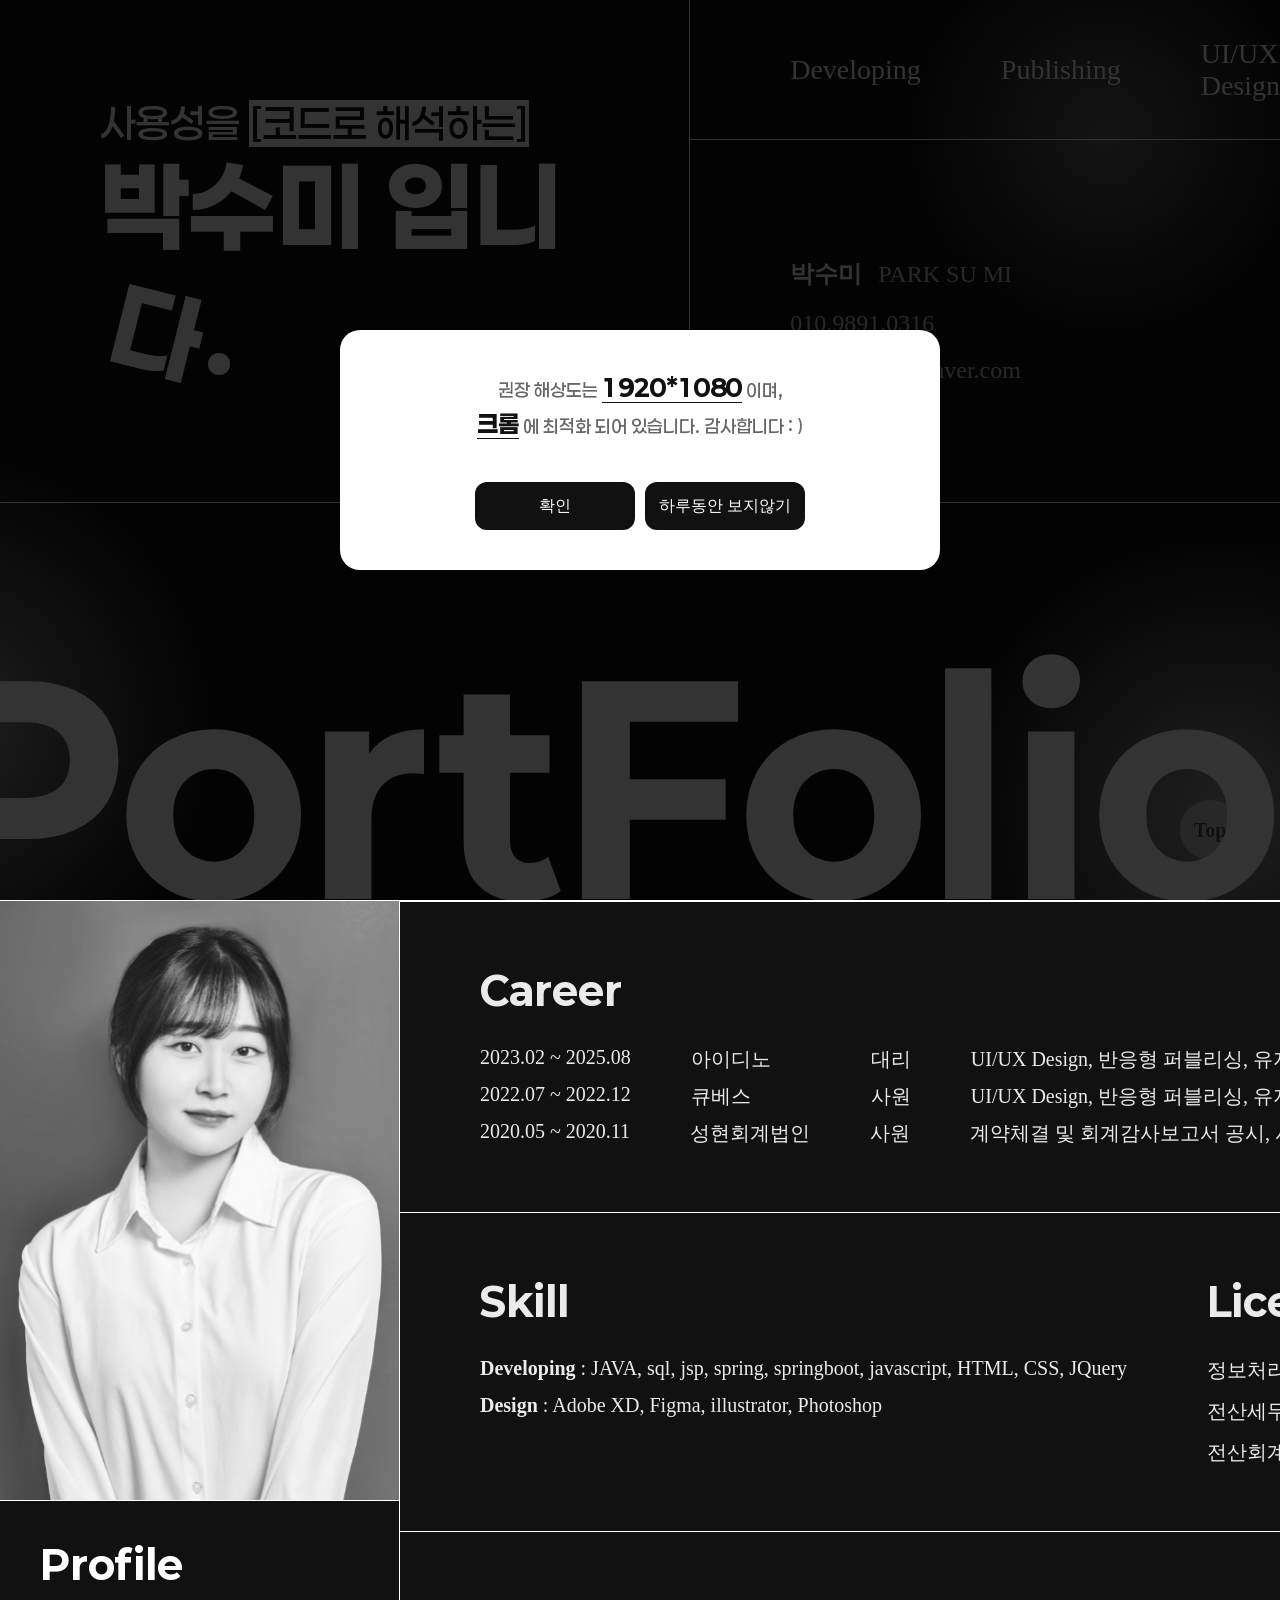
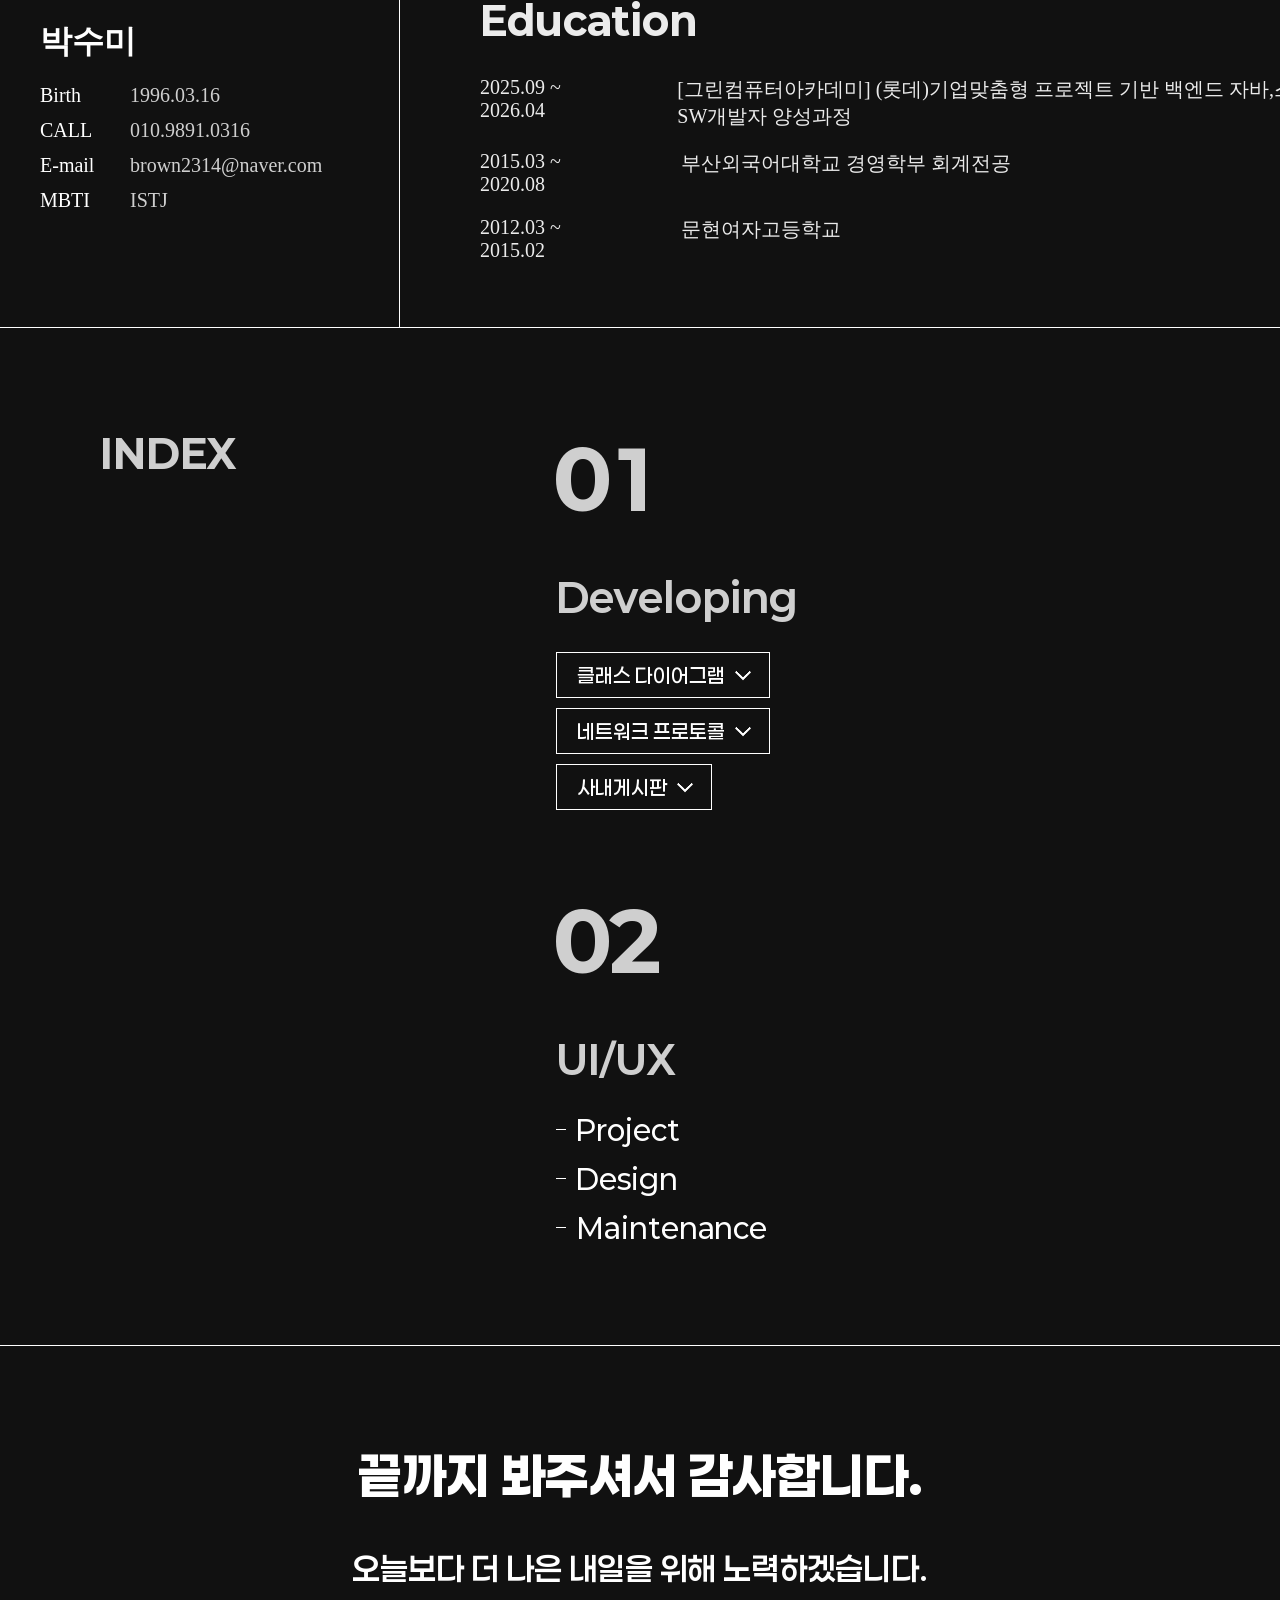
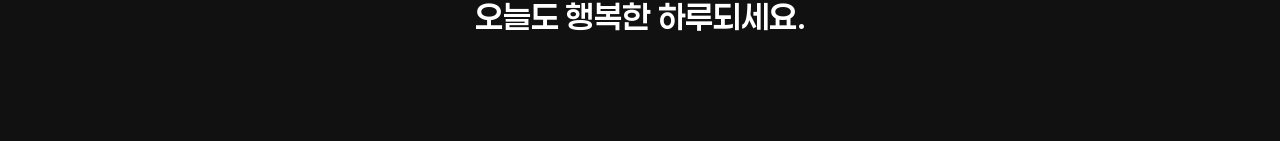
==== commit ae85c875: "Add files via upload" ====
--- a/index.html
+++ b/index.html
@@ -517,7 +517,7 @@
                             RESTful을 사용하여 서버와 클라이언트를 분리하여 작업.
                             <br />각 역할에 집중하여 독립적인 기능 개발과 수정 및 보완 가능
                           </p>
-                          <ul class="mt-20">
+                          <ul class="b-list mt-20">
                             <li>1. 사용자의 입력을 받아 전달한다.</li>
                             <li>2. 입력받은 값을 Proxy 서버로 전달한다.</li>
                             <li>3. Proxy 서버에서 전달받은 값을 API서버로 전송하여 DB에 저장한다.</li>
--- a/css/style.css
+++ b/css/style.css
@@ -165,7 +165,7 @@
 
 .popup .txt p span {
   font-size: 24px;
-  font-weight: 600;
+  font-weight: 800;
   border-bottom: 1px solid #111;
   color: #111;
 }
@@ -191,6 +191,12 @@
 }
 
 /*********************************list*********************************/
+.b-list li {
+  font-size: 18px;
+}
+.b-list li + li {
+  margin-top: 10px;
+}
 .list-style01 > li {
   font-family: var(--font-type01);
   font-size: 18px;
@@ -318,7 +324,7 @@
   height: 140px;
   border-bottom: 1px solid #fff;
 }
-.intro .info .top p {
+.intro .info .top a {
   font-family: var(--font-type01);
   font-size: 28px;
 }
@@ -412,16 +418,22 @@
   width: 120px;
 }
 
-.career-box .skill p:last-child {
+.career-box .skill p + p {
   margin-top: 14px;
+}
+.career-box .skill p .bold {
+  font-size: 20px;
+  font-weight: 800;
 }
 
 .index {
   padding: 100px;
   border-bottom: 1px solid #fff;
 }
-.index .index-link {
-  opacity: 0.4;
+.index p {
+  line-height: 1.3;
+  font-size: 18px;
+  color: rgba(255, 255, 255, 0.8);
 }
 .index .title {
   font-family: var(--font-type02);
@@ -465,10 +477,6 @@
 .index-link .work-list > li + li {
   margin-top: 16px;
 }
-.index-link:hover,
-.index-link:focus {
-  opacity: 1;
-}
 
 /**************************탭메뉴**************************/
 .tab-wrap {
@@ -480,7 +488,10 @@
 .tab-tit {
   width: fit-content;
   padding: 10px 20px;
-  font-size: 20px;
+  padding-right: 44px;
+  font-size: 20px;
+  border: 1px solid #fff;
+
   cursor: pointer;
   overflow: hidden;
   position: relative;
@@ -489,14 +500,23 @@
 .tab-tit::before {
   content: "";
   display: block;
-  width: 4px;
-  height: 4px;
-  border-radius: 2px;
-  background-color: #fff;
+  width: 32px;
+  height: 32px;
+  background-image: url(../img/menu-down.png);
   position: absolute;
   top: 50%;
-  left: 10px;
+  right: 10px;
   transform: translateY(-50%);
+}
+.tab-tit:hover::before {
+  background-image: url(../img/down-h.png);
+}
+.tab-tit:hover,
+.tab-tit.active {
+  color: #111;
+}
+.tab-tit.active::before {
+  background-image: url(../img/menu-up.png);
 }
 .tab-tit::after {
   content: "";
@@ -510,14 +530,6 @@
   left: calc(-100% - 20px);
   transition: 0.5s;
   z-index: -1;
-}
-.tab-tit.active,
-.tab-tit:hover {
-  color: #111;
-}
-.tab-tit:hover::before,
-.tab-tit.active::before {
-  background-color: #111;
 }
 .tab-tit.active::after,
 .tab-tit:hover::after {
@@ -608,7 +620,7 @@
 
 /**************************design**************************/
 .design .left-menu {
-  width: 360px;
+  width: 400px;
   padding: 40px;
   border-right: 1px solid #fff;
   height: 100vh;
@@ -651,7 +663,7 @@
 }
 
 .design .content {
-  width: calc(100% - 360px);
+  width: calc(100% - 400px);
   height: 100vh;
   overflow-y: auto;
 }
@@ -684,7 +696,7 @@
 .design .content .project .shadow-box {
   width: 100%;
   height: 100%;
-  padding: 40px 60px;
+  padding: 80px 60px;
   background-color: rgba(0, 0, 0, 0.9);
   position: absolute;
   bottom: -100%;
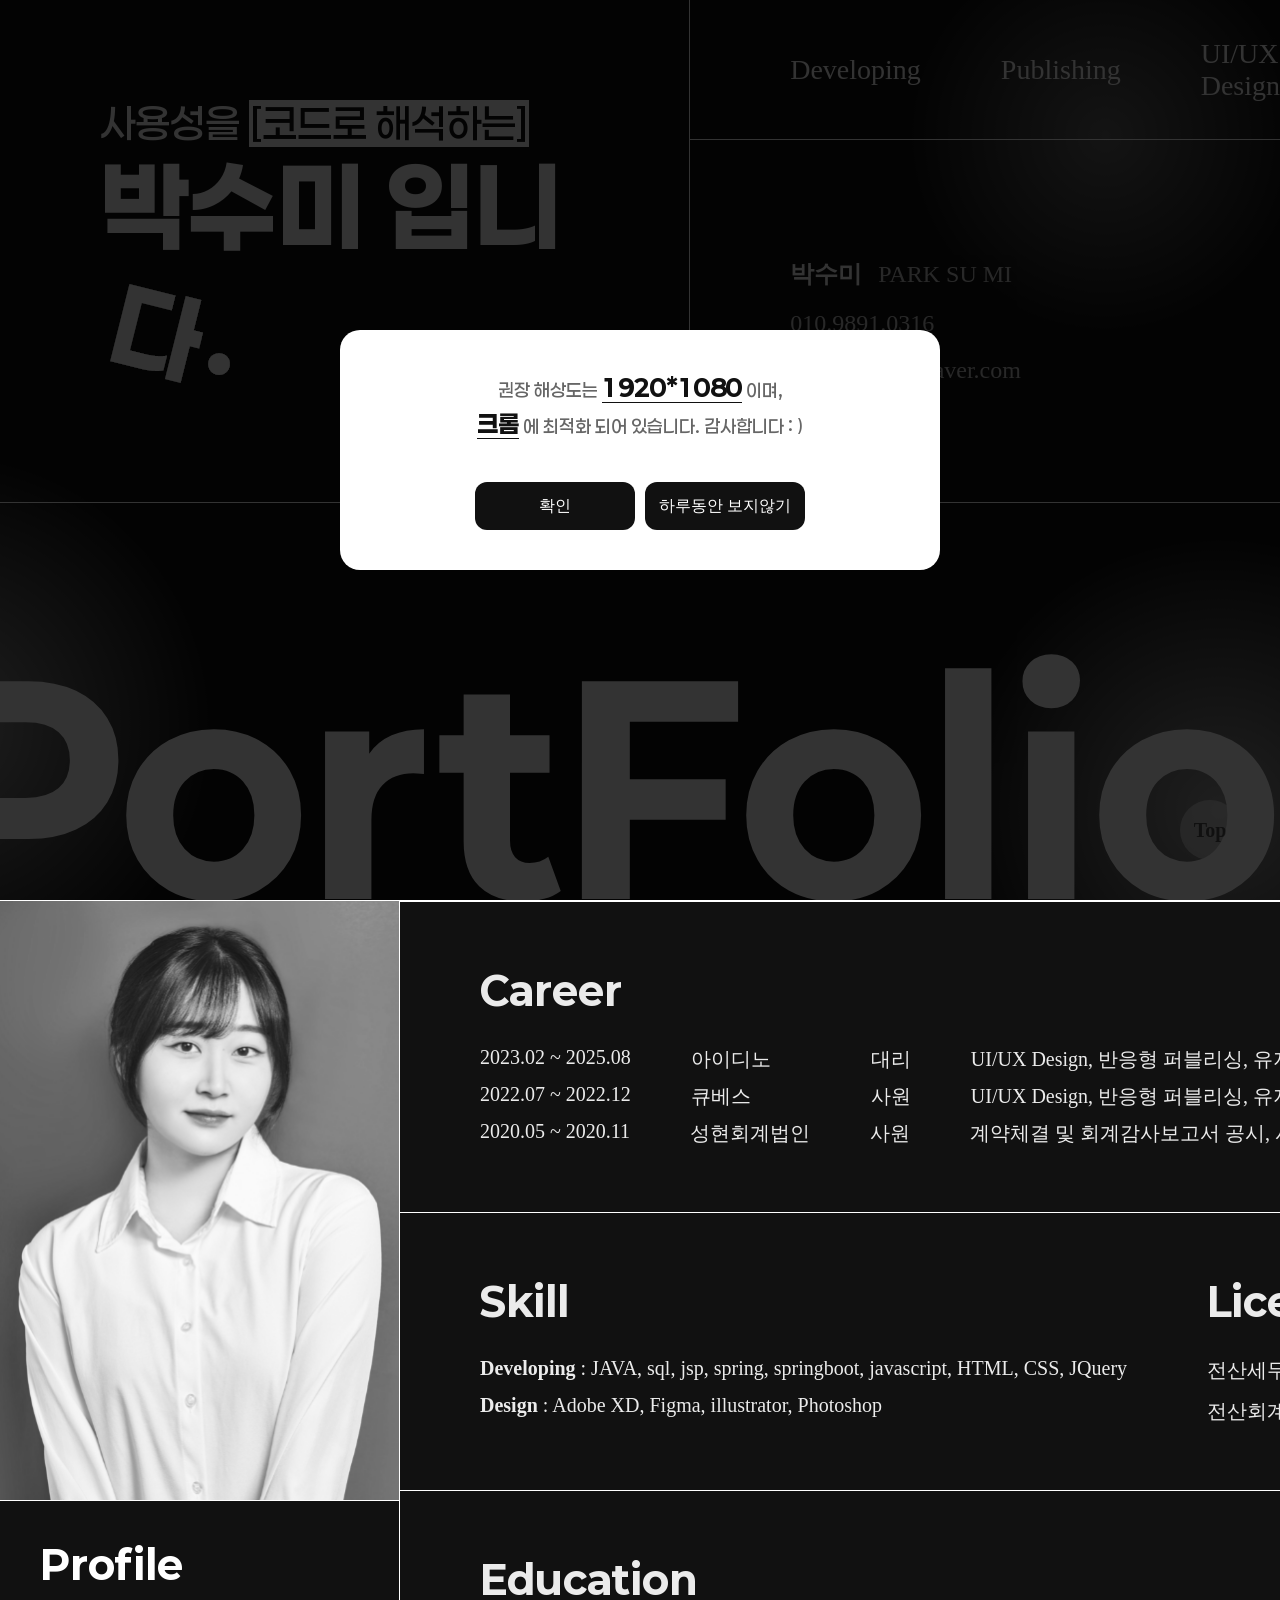
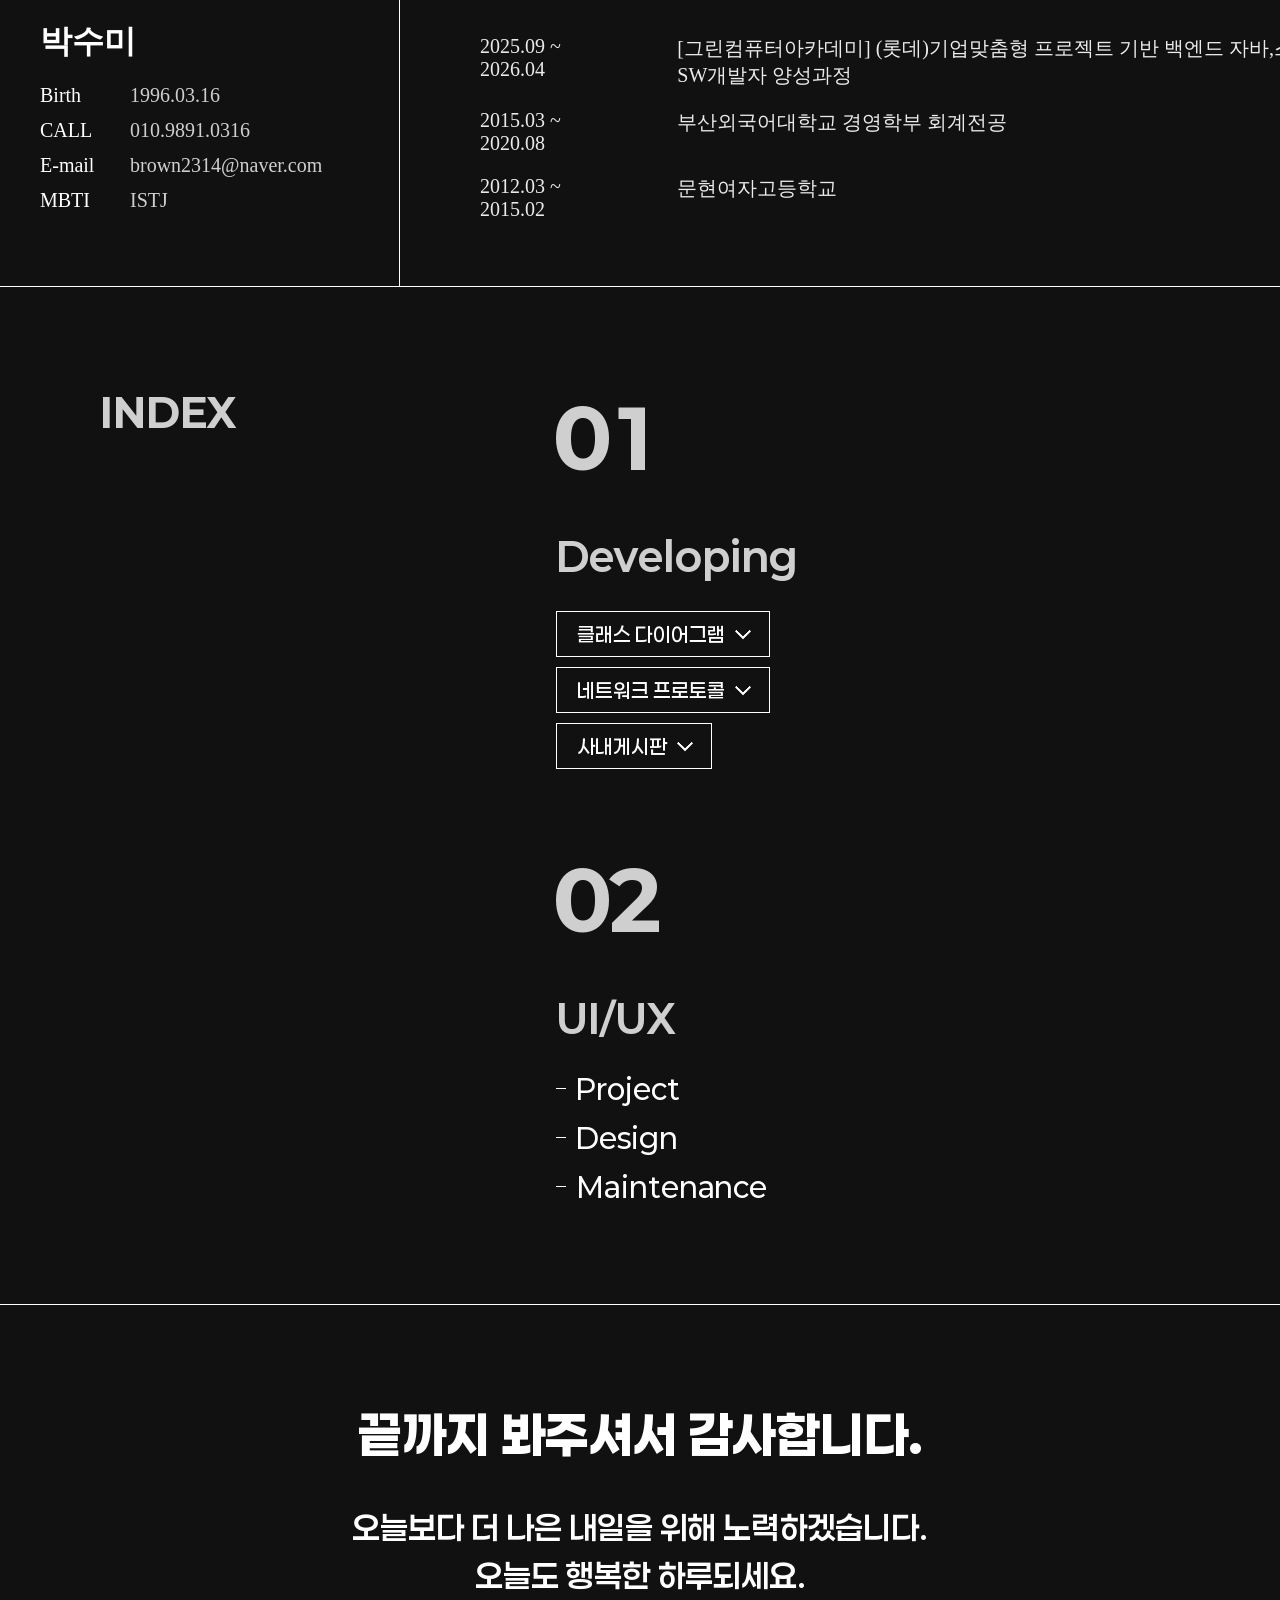
==== commit 68047477: "Update fmt.Println to print 'Goodbye World'" ====
--- a/index.html
+++ b/index.html
@@ -117,7 +117,6 @@
             </div>
             <div class="skill">
               <p class="title">License</p>
-              <p>정보처리기사 (4월 25일 실기 예정)</p>
               <p>전산세무 2급</p>
               <p>전산회계 2급</p>
             </div>
@@ -129,7 +128,7 @@
                 <ul class="career-con flex gap60">
                   <li class="date">2025.09 ~ 2026.04</li>
                   <li class="edu">[그린컴퓨터아카데미] (롯데)기업맞춤형 프로젝트 기반 백엔드 자바,스프링 웹 SW개발자 양성과정</li>
-                  <li class="work">훈련중</li>
+                  <li class="work">수료</li>
                 </ul>
               </li>
               <li>
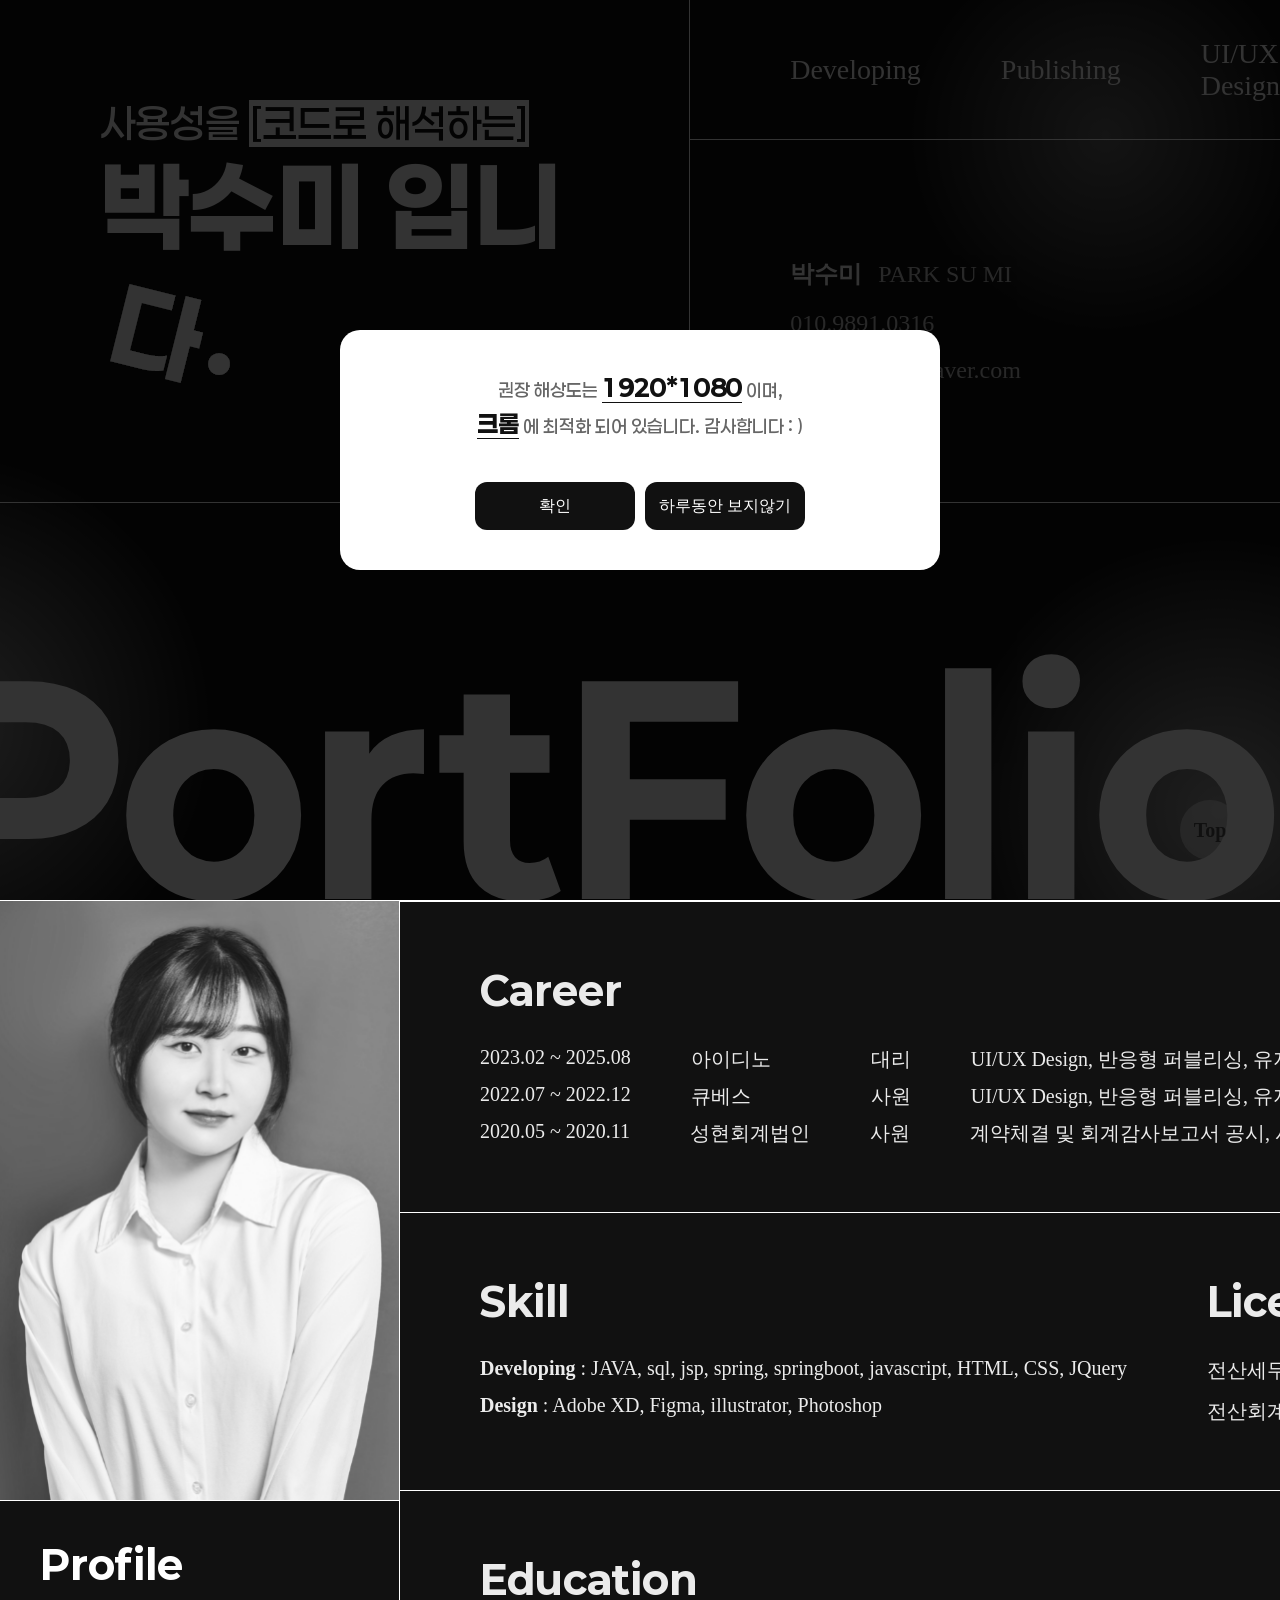
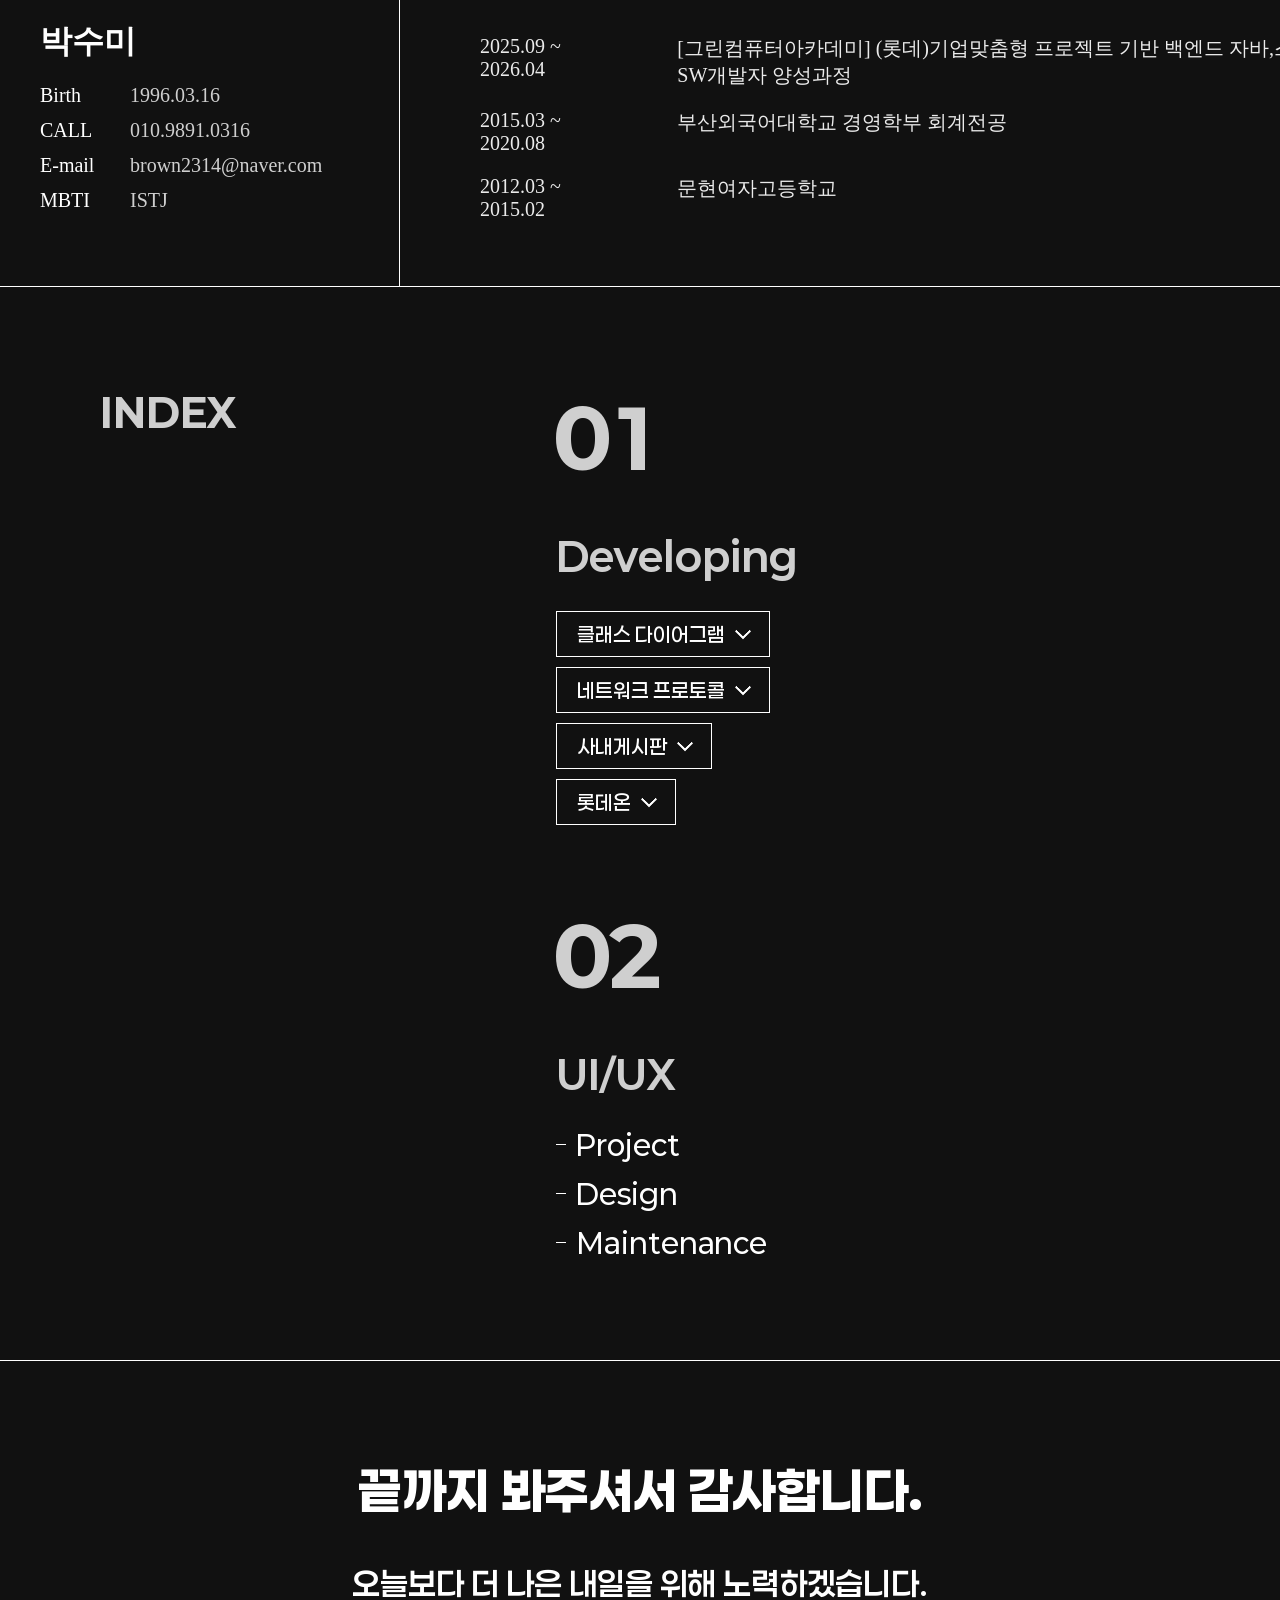
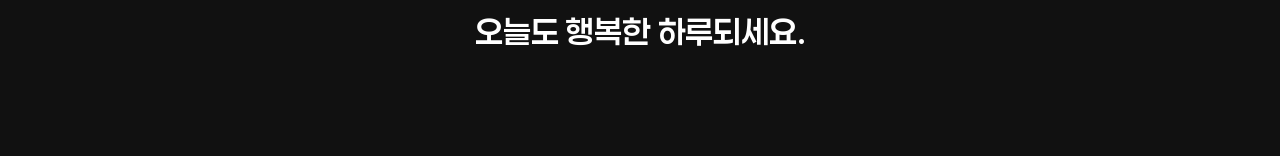
==== commit a68080fb: "Update index.html" ====
--- a/index.html
+++ b/index.html
@@ -576,6 +576,179 @@
                   </div>
                 </div>
               </div>
+
+              <div class="tab-item">
+                <div class="tab-tit">롯데온</div>
+                <div class="tab-content">
+                  <div class="tab-inner">
+                    <ul class="dev-list">
+                      <li class="flex">
+                        <div class="tit">프로젝트명</div>
+                        <div class="con">롯데온 (LotteOn)</div>
+                      </li>
+                      <li class="flex">
+                        <div class="tit">주제</div>
+                        <div class="con">(팀 프로젝트) 롯데e-커머스에서 실제 운영하고 있는 쇼핑몰을 기반으로 제작하여 MSA 아키텍처를 기반으로 설계하며 전시 모듈화를 통해 쇼핑몰을 완성하는 프로젝트</div>
+                      </li>
+                      <li class="flex">
+                        <div class="tit">환경</div>
+                        <div class="con">JDK17.0.13 버전, Springboot, MySQL</div>
+                      </li>
+                      <li class="flex">
+                        <div class="tit">결과보고서</div>
+                        <div class="con flex gap10">
+                          <a href="./file/LotteOn.pdf" target="_blank" title="새창열림" class="link-btn01">PDF 결과보고서 보러가기</a>
+                        </div>
+                      </li>
+                      <li class="flex">
+                        <div class="tit">깃허브</div>
+                        <div class="con flex gap10">
+                          <a href="https://github.com/arvarta/2026_lotte7th_project2_ezonClient.git" target="_blank" title="새창열림" class="link-btn01">client</a>
+                          <a href="https://github.com/arvarta/2026_lotte7th_project2_mall-customer" target="_blank" title="새창열림" class="link-btn01">FAQ, 공지사항</a>
+                          <a href="https://github.com/arvarta/2026_lotte7th_project2_order-service.git" target="_blank" title="새창열림" class="link-btn01">주문/취소/교환/환불</a>
+                          <a href="https://github.com/arvarta/2026_lotte7th_project2_payment-service.git" target="_blank" title="새창열림" class="link-btn01">결제</a>
+                        </div>
+                      </li>
+                      <li class="flex">
+                        <div class="tit">시연영상</div>
+                        <div class="con">
+                          <a href="https://youtu.be/Dp9HInWaJes" target="_blank" title="새창열림" class="link-btn01">Youtube로 이동하기</a>
+                        </div>
+                      </li>
+                      <li class="flex">
+                        <div class="tit">기능</div>
+                        <div class="con">
+                          <ul class="list-style01">
+                            <li>
+                              로그인/회원가입
+                              <ul class="list-style02 mt-8">
+                                <li>구매자 회원가입</li>
+                                <li>판매자 회원가입</li>
+                                <li>약관 동의 체크</li>
+                                <li>이메일 인증 및 인증코드 검사</li>
+                                <li>마이페이지</li>
+                                <li>비밀번호 재설정</li>
+                                <li>프로필 이미지 등록 / 수정</li>
+                                <li>회원탈퇴</li>
+                              </ul>
+                            </li>
+                            <li>
+                              장바구니
+                              <ul class="list-style02 mt-8">
+                                <li>장바구니 상품 조회, 상품 수량 변경, 상품 삭제, 주문하기</li>
+                              </ul>
+                            </li>
+                            <li>
+                              찜
+                              <ul class="list-style02 mt-8">
+                                <li>상품 찜 등록, 목록 조회 / 삭제</li>
+                                <li>판매자 찜 등록, 목록 조회 / 삭제</li>
+                              </ul>
+                            </li>
+                            <li>
+                              고객센터 서비스
+                              <ul class="list-style02 mt-8">
+                                <li>FAQ 조회 / 등록 / 수정 / 삭제</li>
+                                <li>공지사항 조회 / 등록 / 수정 / 삭제</li>
+                              </ul>
+                            </li>
+                            <li>
+                              배송
+                              <ul class="list-style02 mt-8">
+                                <li>판매자 주소지 목록 조회 / 등록 / 수정 / 삭제</li>
+                              </ul>
+                            </li>
+                            <li>
+                              상품
+                              <ul class="list-style02 mt-8">
+                                <li>상품 목록 조회 / 상세 조회 / 구매</li>
+                                <li>상품 장바구니 담기</li>
+                                <li>상품 등록 / 수정 / 삭제</li>
+                                <li>상품 이미지 등록</li>
+                                <li>상품 등록 승인 / 거부</li>
+                                <li>상품 노출 설정</li>
+                                <li>실시간 인기 검색어</li>
+                                <li>통합 검색</li>
+                                <li>카테고리 별 검색</li>
+                              </ul>
+                            </li>
+                            <li>
+                              리뷰
+                              <ul class="list-style02 mt-8">
+                                <li>상품별 리뷰 작성 / 조회</li>
+                                <li>사용자별 리뷰 조회 / 수정 / 삭제</li>
+                                <li>내 상품 리뷰 조회</li>
+                              </ul>
+                            </li>
+                            <li>
+                              문의
+                              <ul class="list-style02 mt-8">
+                                <li>구매자 문의 등록 / 수정 / 삭제</li>
+                                <li>판매자 시스템 문의 등록 / 수정</li>
+                                <li>판매자 상품별 문의 목록 조회 / 상세 조회</li>
+                                <li>판매자 상품별 문의 답변 등록 / 수정</li>
+                                <li>관리자 시스템 문의 상세 조회</li>
+                                <li>관리자 시스템 문의 답변 등록 / 수정</li>
+                              </ul>
+                            </li>
+                            <li>
+                              주문
+                              <ul class="list-style02 mt-8">
+                                <li>주문 / 배송내역 조회</li>
+                                <li>주문 상세 내역 조회</li>
+                                <li>배송 현황 조회</li>
+                                <li>주문 취소</li>
+                                <li>환불 및 교환 요청</li>
+                                <li>구매 확정 처리</li>
+                                <li>단일 상품 주문 생성</li>
+                                <li>장바구니 주문 생성</li>
+                                <li>결제 생성, 삭제, 주문번호 업데이트 및 결제 정보 조회 연동</li>
+                                <li>구매자 배송지 생성 및 조회 연동</li>
+                                <li>구매 확정된 상품 목록 조회</li>
+                              </ul>
+                            </li>
+                          </ul>
+                        </div>
+                      </li>
+                      <li class="flex">
+                        <div class="tit">담당기능</div>
+                        <div class="con">
+                          <ul class="list-style01">
+                            <li>IA 정보구조도 작성</li>
+                            <li>
+                              주문서비스
+                              <ul class="list-style02 mt-8">
+                                <li>주문 / 배송내역 조회</li>
+                                <li>주문 상세 내역 조회</li>
+                                <li>주문 취소</li>
+                                <li>구매 확정 처리</li>
+                                <li>장바구니 주문 생성</li>
+                                <li>결제의 생성, 삭제, 주문번호 업데이트 및 결제 정보 조회 연동</li>
+                                <li>구매자의 배송지 생성 및 조회 연동</li>
+                                <li>구매 확정된 상품 목록 조회</li>
+                              </ul>
+                            </li>
+                            <li>
+                              FAQ, 공지사항
+                              <ul class="list-style02 mt-8">
+                                <li>FAQ 조회</li>
+                                <li>FAQ 등록 (관리자)</li>
+                                <li>FAQ 수정 (관리자)</li>
+                                <li>FAQ 삭제 (관리자)</li>
+                                <li>공지사항 조회</li>
+                                <li>공지사항 등록 (관리자)</li>
+                                <li>공지사항 수정 (관리자)</li>
+                                <li>공지사항 삭제 (관리자)</li>
+                                <li>FAQ, 공지사항 UI 구현</li>
+                              </ul>
+                            </li>
+                          </ul>
+                        </div>
+                      </li>
+                    </ul>
+                  </div>
+                </div>
+              </div>
             </div>
           </div>
           <a href="./design.html" class="index-link" target="_blank" title="새창열림">
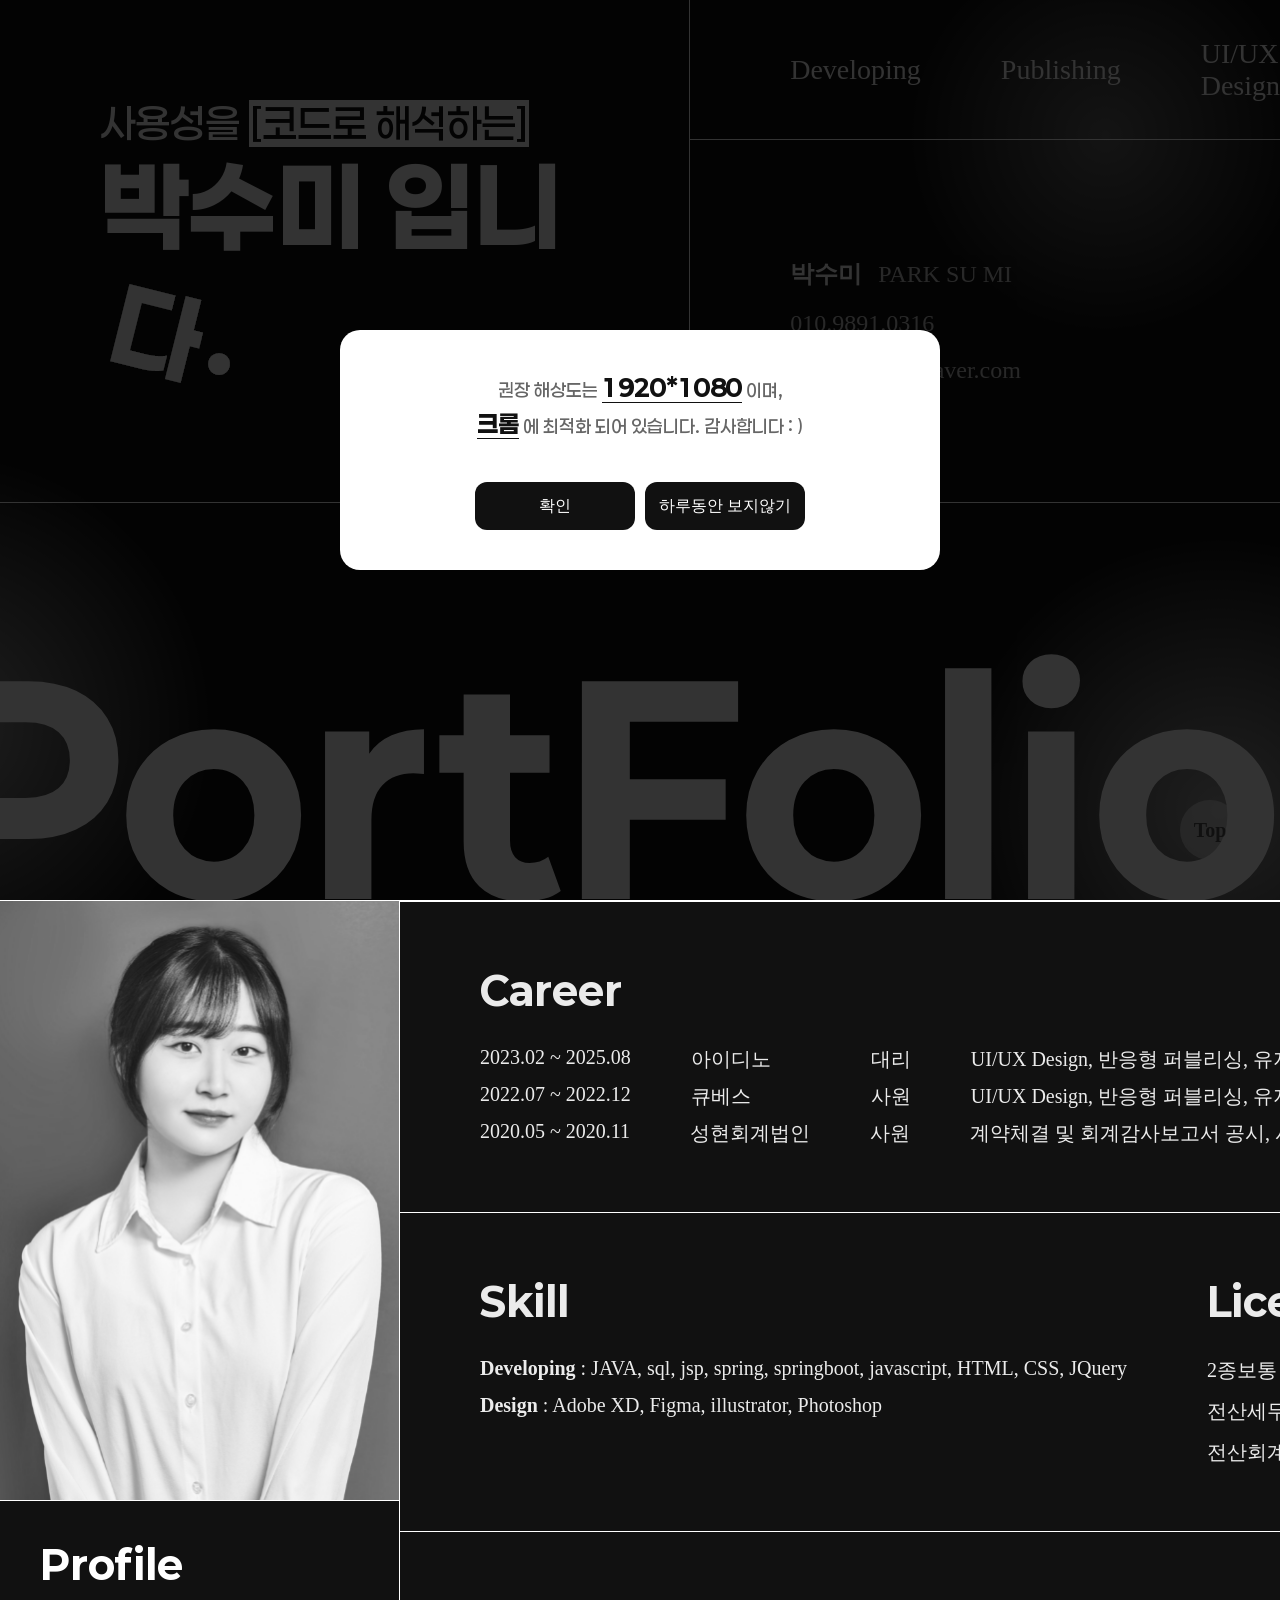
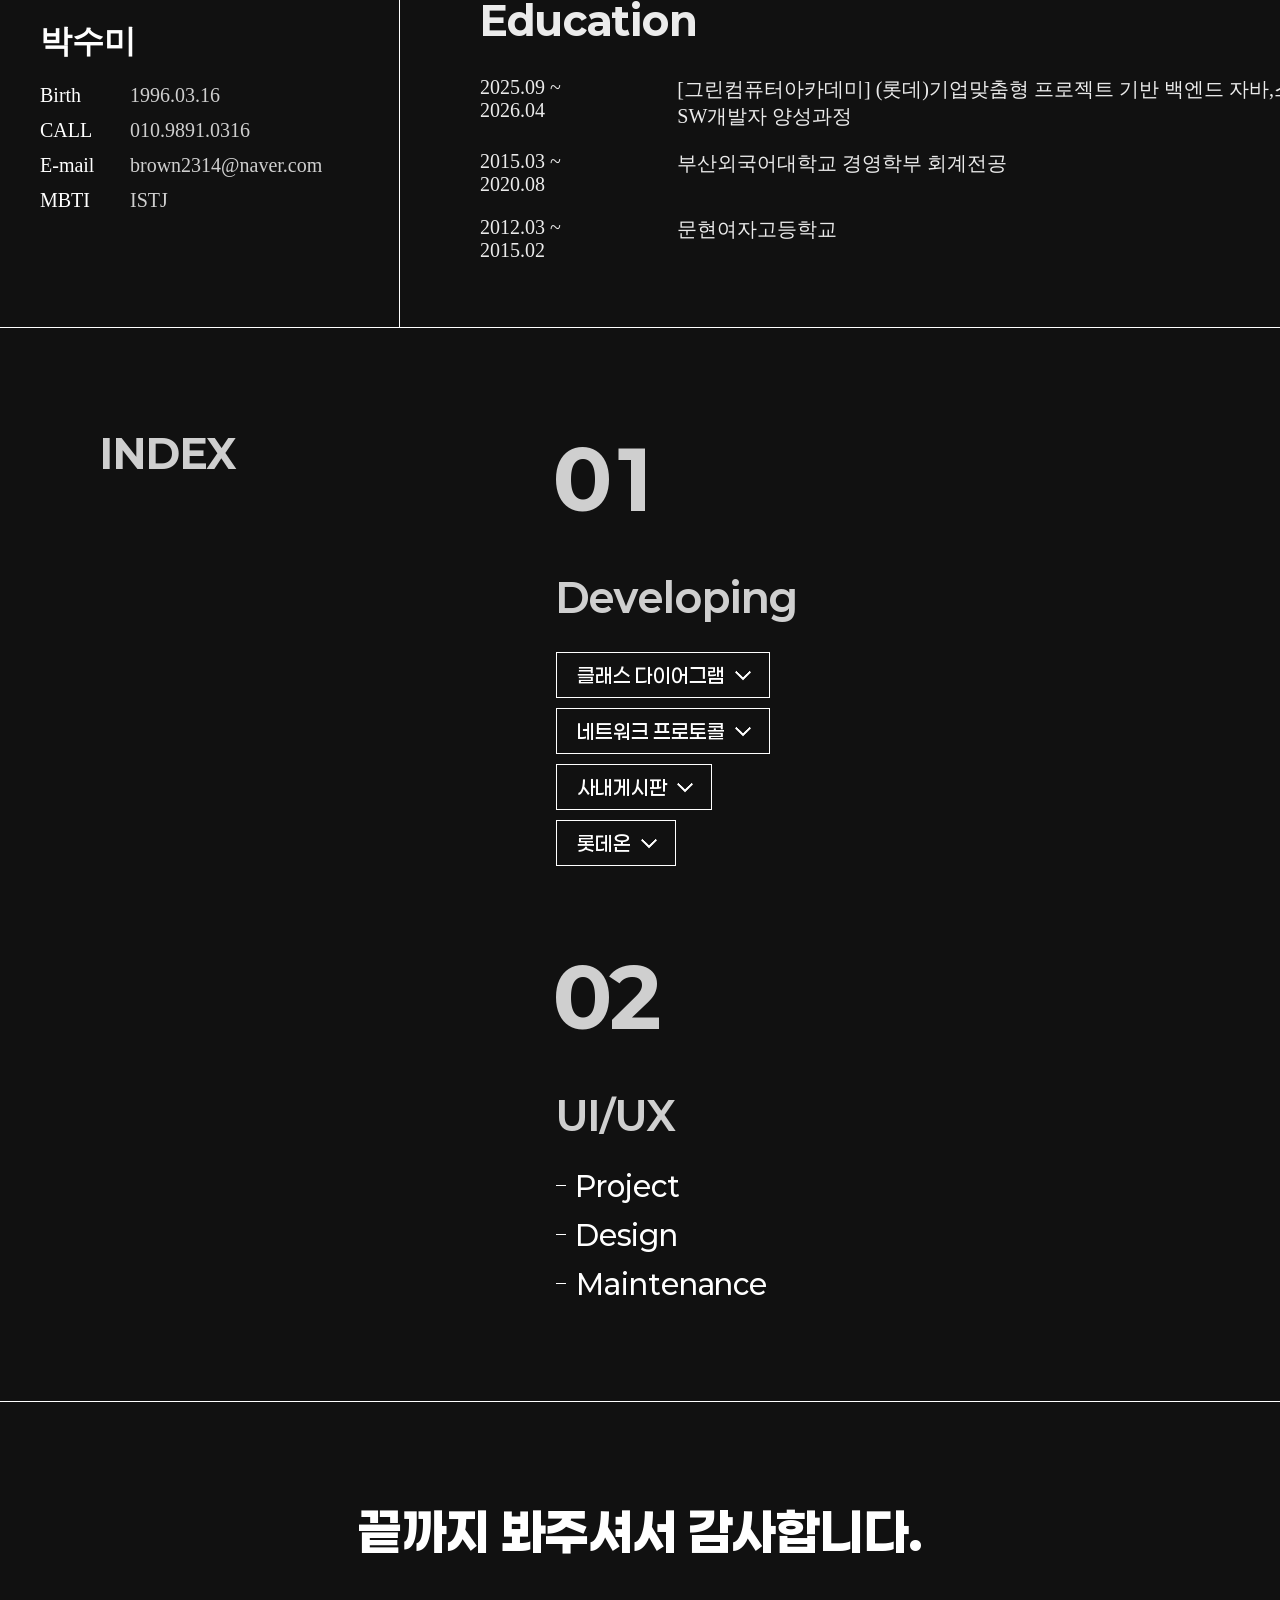
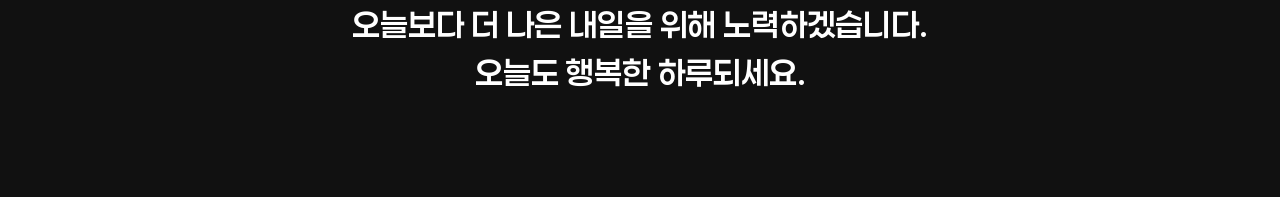
==== commit bc6954b0: "Update index.html" ====
--- a/index.html
+++ b/index.html
@@ -117,6 +117,7 @@
             </div>
             <div class="skill">
               <p class="title">License</p>
+              <p>2종보통 운전면허</p>
               <p>전산세무 2급</p>
               <p>전산회계 2급</p>
             </div>
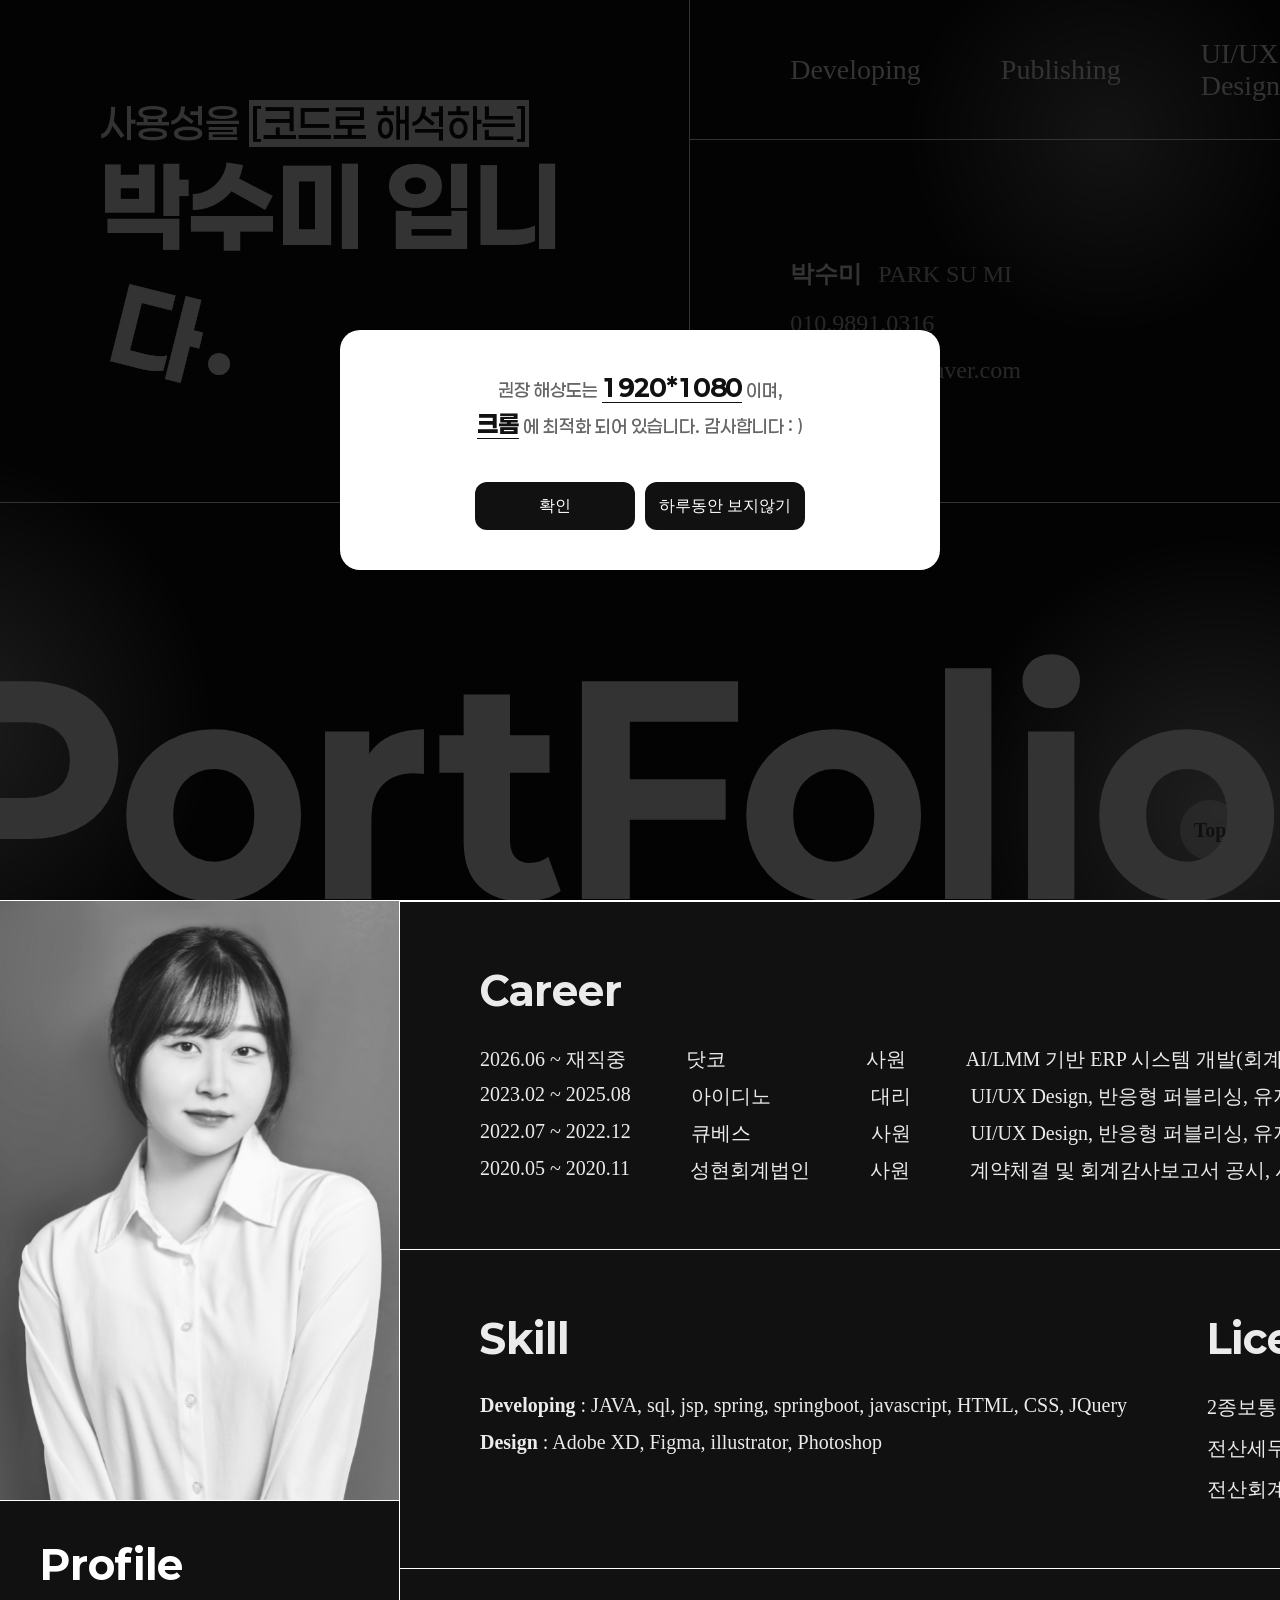
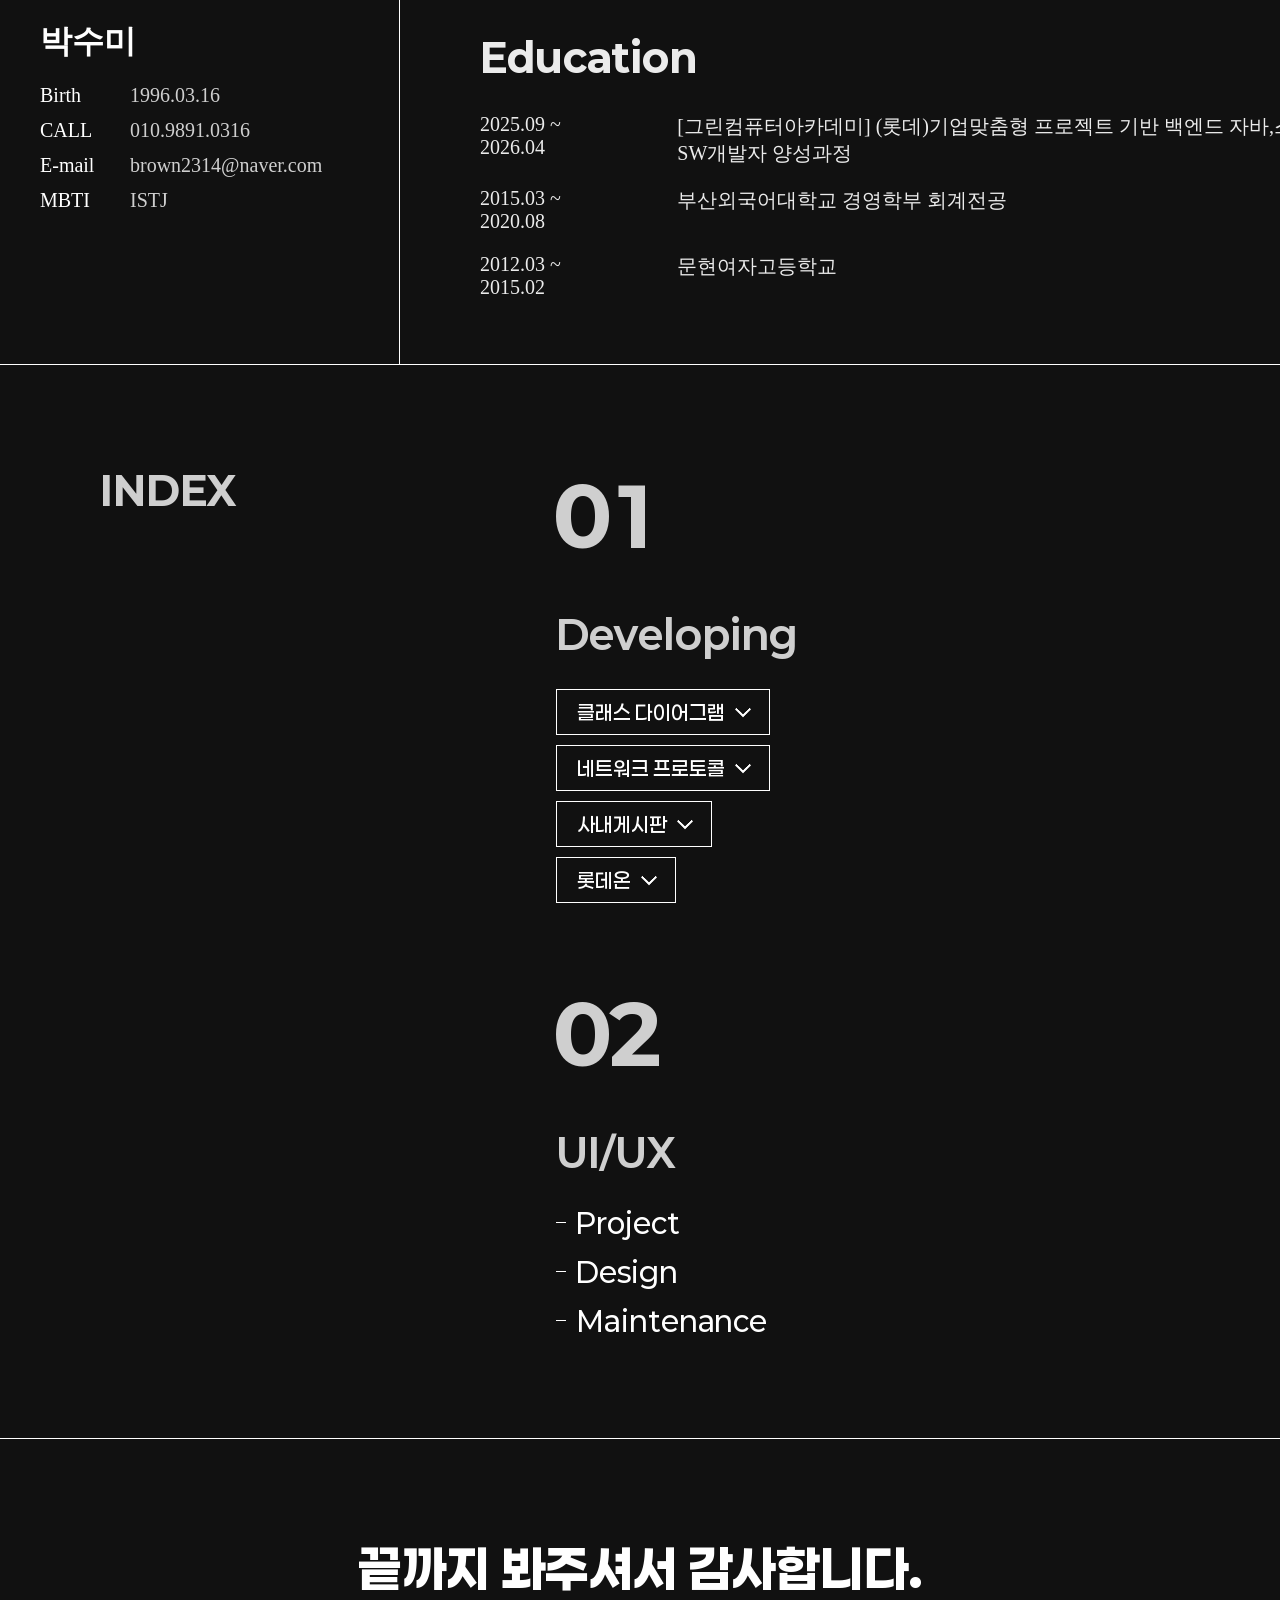
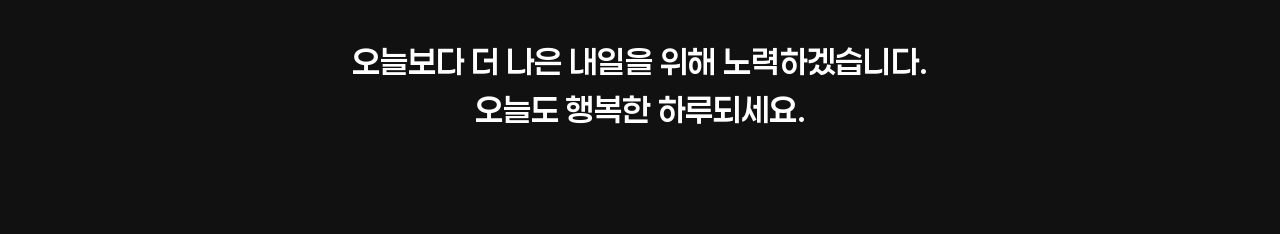
==== commit 28acdbd4: "Update index.html" ====
--- a/index.html
+++ b/index.html
@@ -85,6 +85,14 @@
             <ul class="career-list flex flex-column gap10">
               <li>
                 <ul class="career-con flex gap60">
+                  <li class="date">2026.06 ~ 재직중</li>
+                  <li class="business">닷코</li>
+                  <li class="role">사원</li>
+                  <li class="work">AI/LMM 기반 ERP 시스템 개발(회계 및 물류 모듈)</li>
+                </ul>
+              </li>
+              <li>
+                <ul class="career-con flex gap60">
                   <li class="date">2023.02 ~ 2025.08</li>
                   <li class="business">아이디노</li>
                   <li class="role">대리</li>
